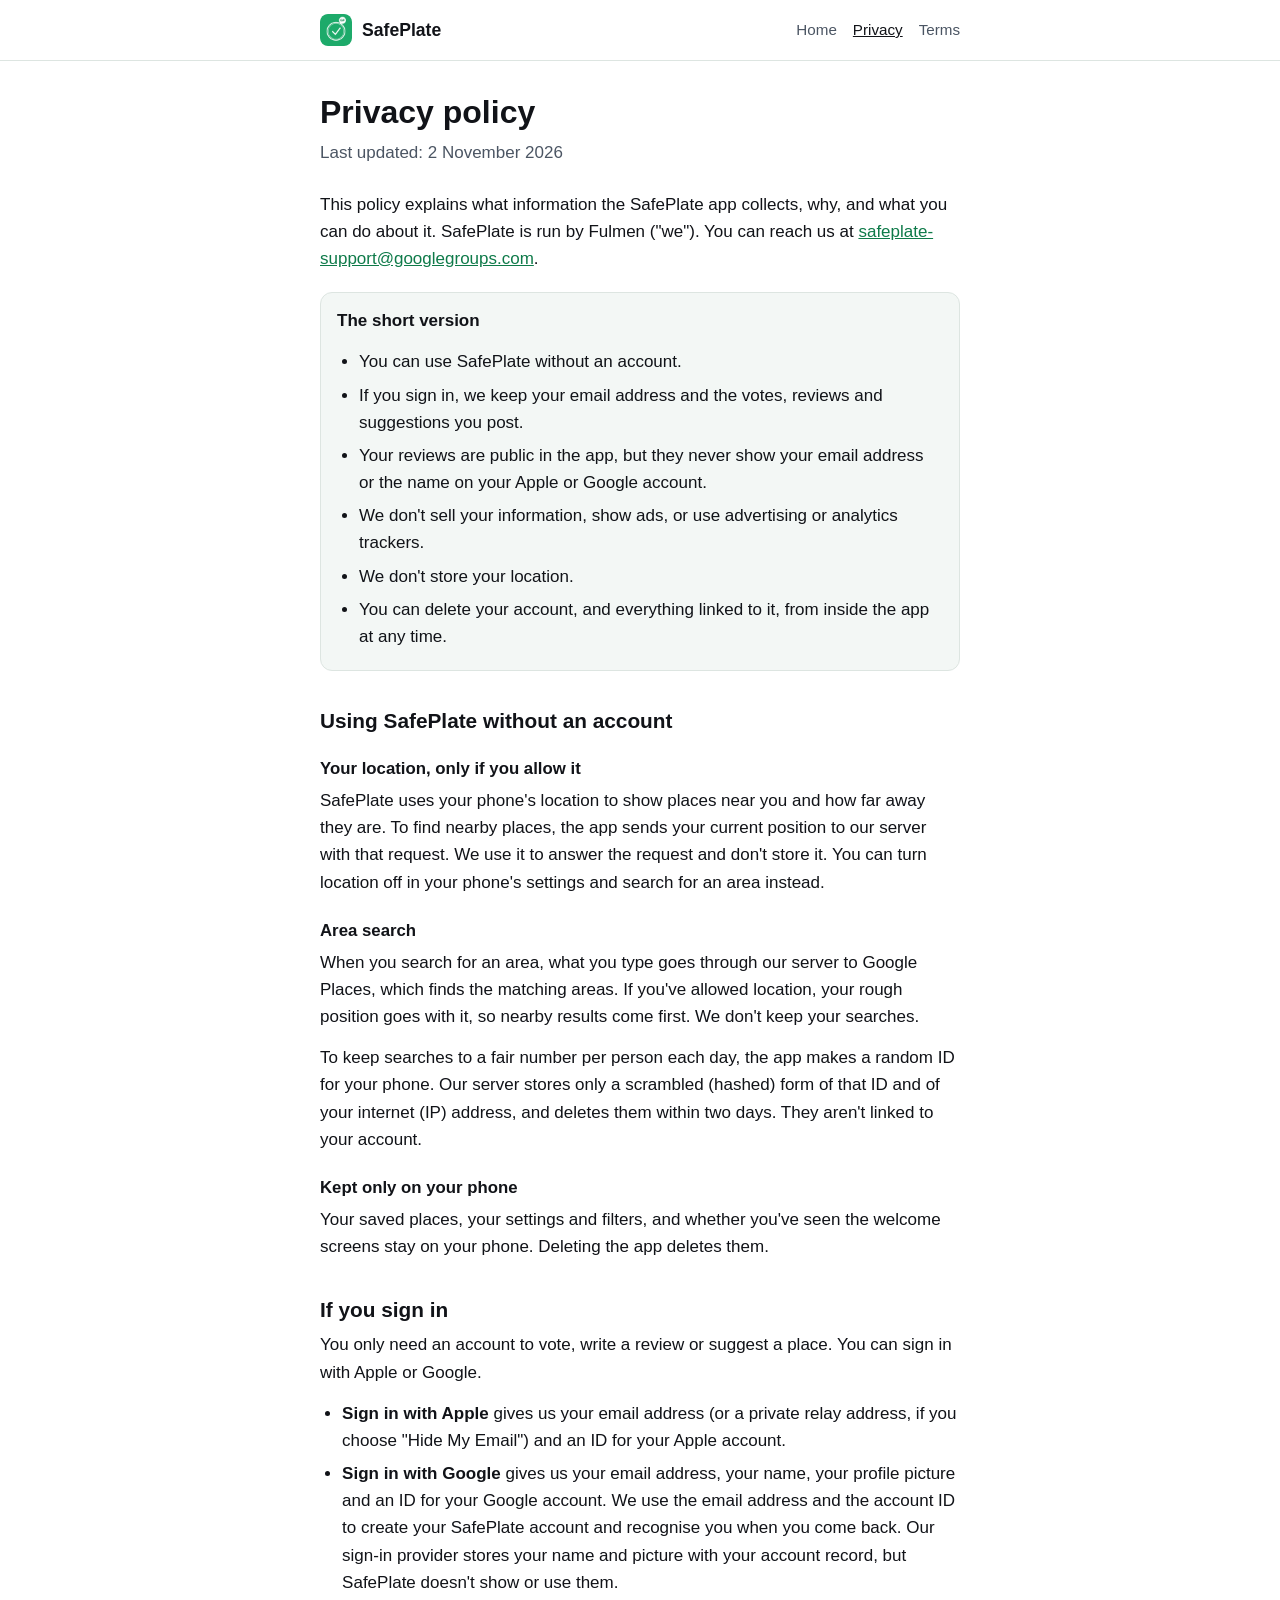
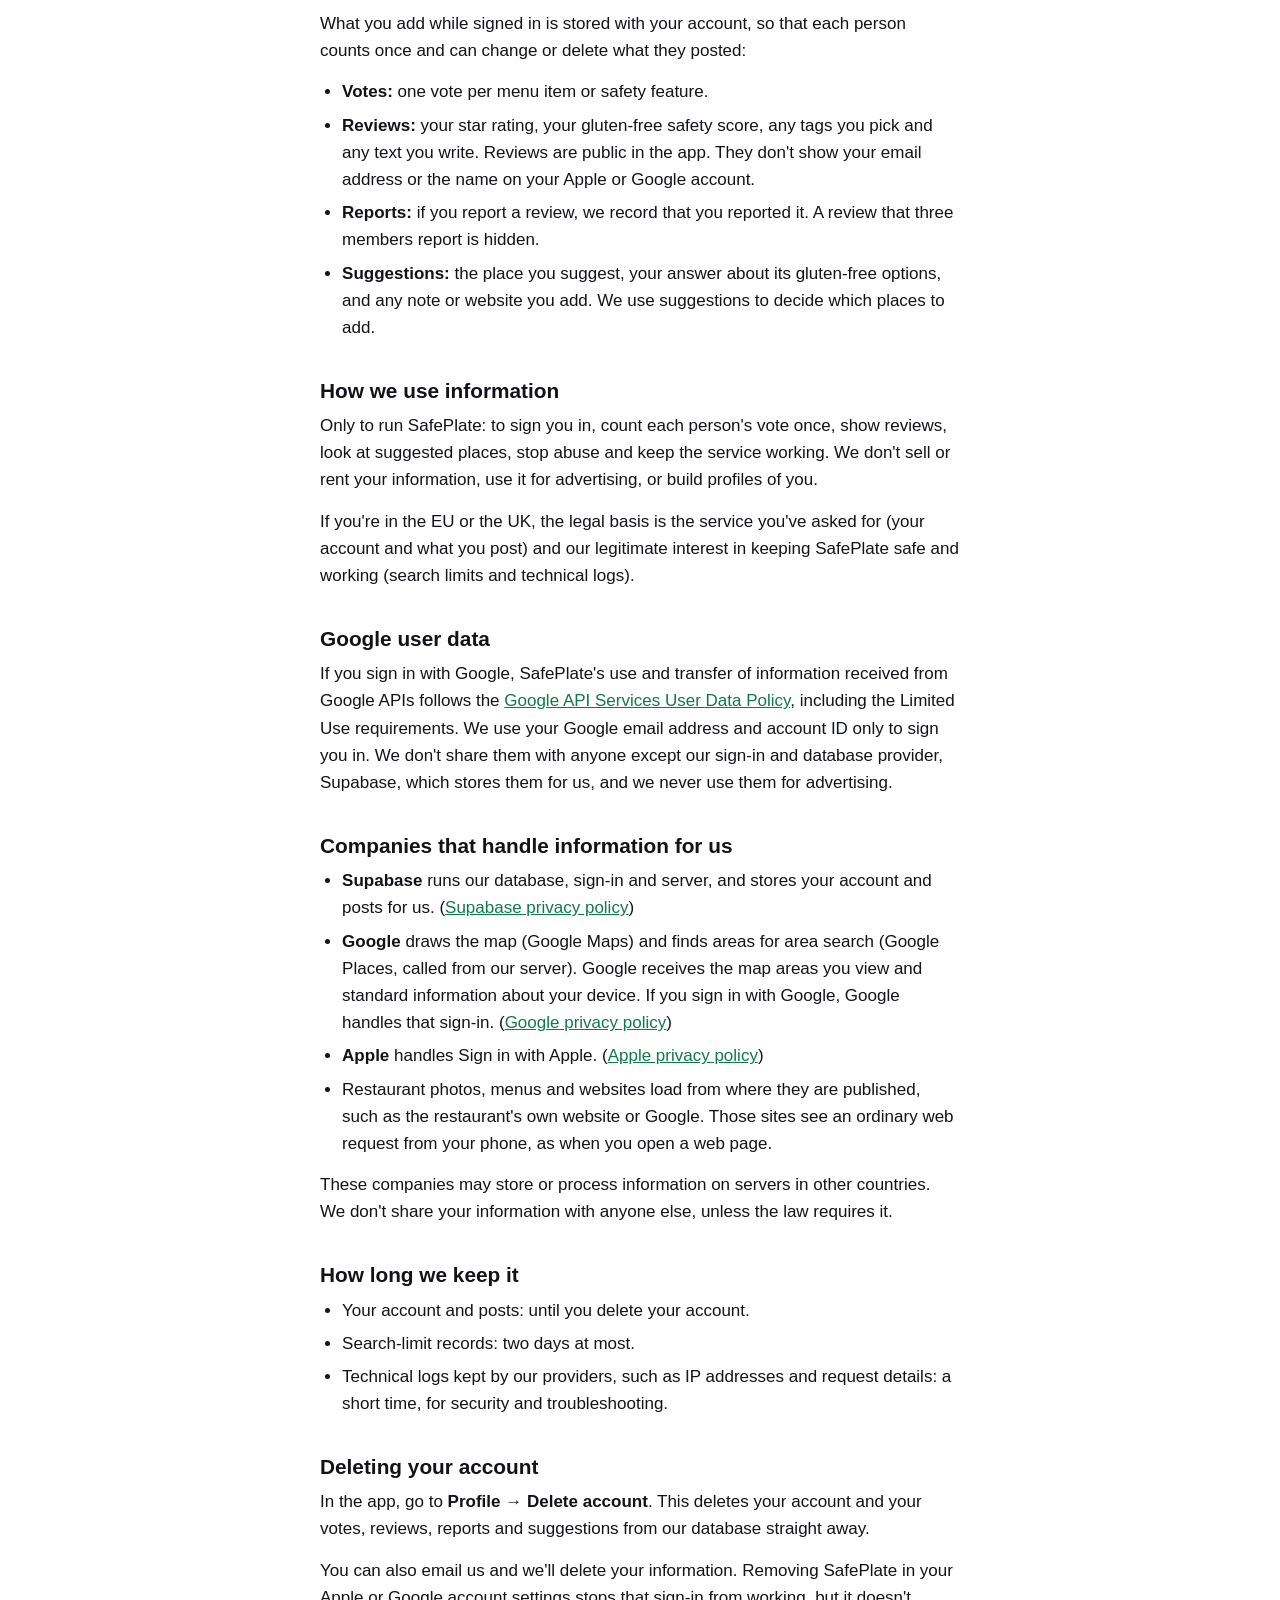
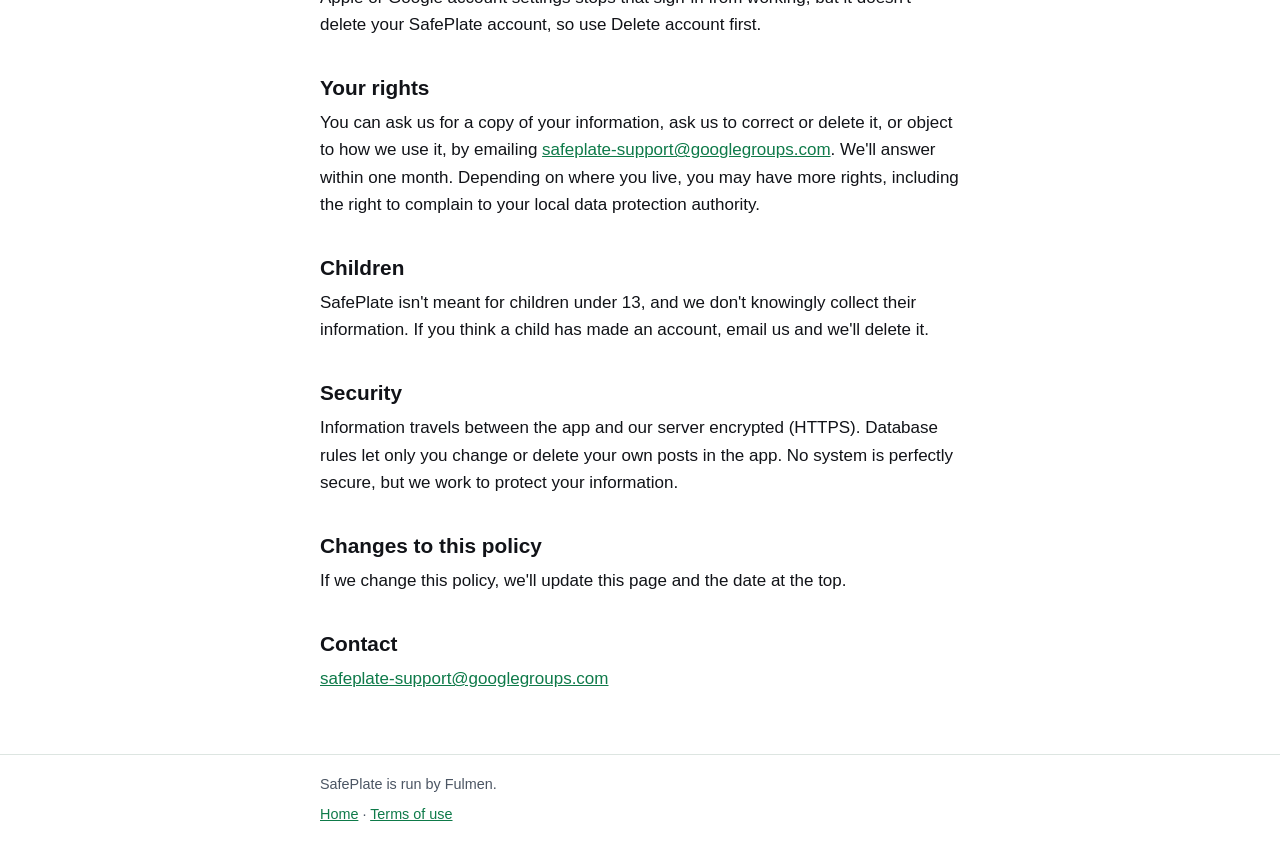
==== privacy.html @ 0b8d6779 "SafePlate web pages: home page, privacy policy and terms of use Google's sign-in can't leave Testing" ====
<!doctype html>
<html lang="en">
<head>
<meta charset="utf-8">
<meta name="viewport" content="width=device-width, initial-scale=1">
<title>Privacy policy: SafePlate</title>
<meta name="description" content="What information the SafePlate app collects, why, and what you can do about it.">
<link rel="icon" href="favicon-32.png" type="image/png">
<link rel="stylesheet" href="style.css">
</head>
<body>
<header>
  <div class="wrap">
    <a class="brand" href="index.html"><img src="icon-192.png" alt="">SafePlate</a>
    <nav>
      <a href="index.html">Home</a>
      <a href="privacy.html" aria-current="page">Privacy</a>
      <a href="terms.html">Terms</a>
    </nav>
  </div>
</header>
<main>
  <div class="wrap">
    <h1>Privacy policy</h1>
    <p class="updated">Last updated: 2 November 2026</p>

    <p>This policy explains what information the SafePlate app collects, why, and what you can do about it.
    SafePlate is run by Fulmen ("we"). You can reach us at
    <a href="mailto:safeplate-support@googlegroups.com">safeplate-support@googlegroups.com</a>.</p>

    <div class="card">
      <p><strong>The short version</strong></p>
      <ul>
        <li>You can use SafePlate without an account.</li>
        <li>If you sign in, we keep your email address and the votes, reviews and suggestions you post.</li>
        <li>Your reviews are public in the app, but they never show your email address or the name on your Apple
        or Google account.</li>
        <li>We don't sell your information, show ads, or use advertising or analytics trackers.</li>
        <li>We don't store your location.</li>
        <li>You can delete your account, and everything linked to it, from inside the app at any time.</li>
      </ul>
    </div>

    <h2>Using SafePlate without an account</h2>
    <h3>Your location, only if you allow it</h3>
    <p>SafePlate uses your phone's location to show places near you and how far away they are. To find nearby
    places, the app sends your current position to our server with that request. We use it to answer the
    request and don't store it. You can turn location off in your phone's settings and search for an area
    instead.</p>

    <h3>Area search</h3>
    <p>When you search for an area, what you type goes through our server to Google Places, which finds the
    matching areas. If you've allowed location, your rough position goes with it, so nearby results come first.
    We don't keep your searches.</p>
    <p>To keep searches to a fair number per person each day, the app makes a random ID for your phone. Our
    server stores only a scrambled (hashed) form of that ID and of your internet (IP) address, and deletes them
    within two days. They aren't linked to your account.</p>

    <h3>Kept only on your phone</h3>
    <p>Your saved places, your settings and filters, and whether you've seen the welcome screens stay on your
    phone. Deleting the app deletes them.</p>

    <h2>If you sign in</h2>
    <p>You only need an account to vote, write a review or suggest a place. You can sign in with Apple or
    Google.</p>
    <ul>
      <li><strong>Sign in with Apple</strong> gives us your email address (or a private relay address, if you
      choose "Hide My Email") and an ID for your Apple account.</li>
      <li><strong>Sign in with Google</strong> gives us your email address, your name, your profile picture and
      an ID for your Google account. We use the email address and the account ID to create your SafePlate account
      and recognise you when you come back. Our sign-in provider stores your name and picture with your account
      record, but SafePlate doesn't show or use them.</li>
    </ul>
    <p>What you add while signed in is stored with your account, so that each person counts once and can change
    or delete what they posted:</p>
    <ul>
      <li><strong>Votes:</strong> one vote per menu item or safety feature.</li>
      <li><strong>Reviews:</strong> your star rating, your gluten-free safety score, any tags you pick and any
      text you write. Reviews are public in the app. They don't show your email address or the name on your
      Apple or Google account.</li>
      <li><strong>Reports:</strong> if you report a review, we record that you reported it. A review that three
      members report is hidden.</li>
      <li><strong>Suggestions:</strong> the place you suggest, your answer about its gluten-free options, and any
      note or website you add. We use suggestions to decide which places to add.</li>
    </ul>

    <h2>How we use information</h2>
    <p>Only to run SafePlate: to sign you in, count each person's vote once, show reviews, look at suggested
    places, stop abuse and keep the service working. We don't sell or rent your information, use it for
    advertising, or build profiles of you.</p>
    <p>If you're in the EU or the UK, the legal basis is the service you've asked for (your account and what you
    post) and our legitimate interest in keeping SafePlate safe and working (search limits and technical
    logs).</p>

    <h2>Google user data</h2>
    <p>If you sign in with Google, SafePlate's use and transfer of information received from Google APIs follows
    the <a href="https://developers.google.com/terms/api-services-user-data-policy">Google API Services User Data
    Policy</a>, including the Limited Use requirements. We use your Google email address and account ID only to
    sign you in. We don't share them with anyone except our sign-in and database provider, Supabase, which stores
    them for us, and we never use them for advertising.</p>

    <h2>Companies that handle information for us</h2>
    <ul>
      <li><strong>Supabase</strong> runs our database, sign-in and server, and stores your account and posts for
      us. (<a href="https://supabase.com/privacy">Supabase privacy policy</a>)</li>
      <li><strong>Google</strong> draws the map (Google Maps) and finds areas for area search (Google Places,
      called from our server). Google receives the map areas you view and standard information about your device.
      If you sign in with Google, Google handles that sign-in.
      (<a href="https://policies.google.com/privacy">Google privacy policy</a>)</li>
      <li><strong>Apple</strong> handles Sign in with Apple.
      (<a href="https://www.apple.com/legal/privacy/">Apple privacy policy</a>)</li>
      <li>Restaurant photos, menus and websites load from where they are published, such as the restaurant's own
      website or Google. Those sites see an ordinary web request from your phone, as when you open a web
      page.</li>
    </ul>
    <p>These companies may store or process information on servers in other countries. We don't share your
    information with anyone else, unless the law requires it.</p>

    <h2>How long we keep it</h2>
    <ul>
      <li>Your account and posts: until you delete your account.</li>
      <li>Search-limit records: two days at most.</li>
      <li>Technical logs kept by our providers, such as IP addresses and request details: a short time, for
      security and troubleshooting.</li>
    </ul>

    <h2>Deleting your account</h2>
    <p>In the app, go to <strong>Profile &rarr; Delete account</strong>. This deletes your account and your votes,
    reviews, reports and suggestions from our database straight away.</p>
    <p>You can also email us and we'll delete your information. Removing SafePlate in your Apple or Google account
    settings stops that sign-in from working, but it doesn't delete your SafePlate account, so use Delete account
    first.</p>

    <h2>Your rights</h2>
    <p>You can ask us for a copy of your information, ask us to correct or delete it, or object to how we use it,
    by emailing <a href="mailto:safeplate-support@googlegroups.com">safeplate-support@googlegroups.com</a>. We'll
    answer within one month. Depending on where you live, you may have more rights, including the right to
    complain to your local data protection authority.</p>

    <h2>Children</h2>
    <p>SafePlate isn't meant for children under 13, and we don't knowingly collect their information. If you
    think a child has made an account, email us and we'll delete it.</p>

    <h2>Security</h2>
    <p>Information travels between the app and our server encrypted (HTTPS). Database rules let only you change
    or delete your own posts in the app. No system is perfectly secure, but we work to protect your
    information.</p>

    <h2>Changes to this policy</h2>
    <p>If we change this policy, we'll update this page and the date at the top.</p>

    <h2>Contact</h2>
    <p><a href="mailto:safeplate-support@googlegroups.com">safeplate-support@googlegroups.com</a></p>
  </div>
</main>
<footer>
  <div class="wrap">
    <p>SafePlate is run by Fulmen.</p>
    <p><a href="index.html">Home</a> &middot; <a href="terms.html">Terms of use</a></p>
  </div>
</footer>
</body>
</html>
---- style.css ----
:root {
  --bg: #ffffff;
  --surface: #f3f7f5;
  --text: #111318;
  --muted: #4b5563;
  --line: #dde5e1;
  --green: #0e7a49;
  --link: #0e7a49;
  --note-bg: #fff7e6;
  --note-line: #f0c36a;
  color-scheme: light dark;
}
@media (prefers-color-scheme: dark) {
  :root {
    --bg: #0f1412;
    --surface: #18201c;
    --text: #e8ecea;
    --muted: #a7b1ac;
    --line: #2a3530;
    --link: #4cc98f;
    --note-bg: #2a2416;
    --note-line: #8a6a24;
  }
}
* { box-sizing: border-box; }
html { -webkit-text-size-adjust: 100%; }
body {
  margin: 0;
  background: var(--bg);
  color: var(--text);
  font: 17px/1.6 -apple-system, BlinkMacSystemFont, "Segoe UI", Roboto, Helvetica, Arial, sans-serif;
}
.wrap { max-width: 42rem; margin: 0 auto; padding: 0 16px; }
header { border-bottom: 1px solid var(--line); }
header .wrap { display: flex; align-items: center; justify-content: space-between; gap: 12px; padding-top: 14px; padding-bottom: 14px; flex-wrap: wrap; }
.brand { display: flex; align-items: center; gap: 10px; color: var(--text); text-decoration: none; font-weight: 700; font-size: 1.1rem; }
.brand img { width: 32px; height: 32px; border-radius: 8px; }
nav { display: flex; gap: 16px; font-size: 0.95rem; }
nav a { color: var(--muted); text-decoration: none; }
nav a:hover, nav a[aria-current="page"] { color: var(--text); text-decoration: underline; }
main { padding: 32px 0 48px; }
h1 { font-size: 2rem; line-height: 1.2; margin: 0 0 8px; }
h2 { font-size: 1.3rem; line-height: 1.3; margin: 36px 0 8px; }
h3 { font-size: 1.05rem; margin: 22px 0 4px; }
p, ul { margin: 0 0 14px; }
ul { padding-left: 1.3em; }
li { margin-bottom: 6px; }
a { color: var(--link); }
.updated { color: var(--muted); margin-bottom: 24px; }
.hero { text-align: center; padding: 16px 0 8px; }
.hero img { width: 96px; height: 96px; border-radius: 22px; }
.hero h1 { font-size: 2.4rem; margin-top: 12px; }
.tagline { font-size: 1.2rem; color: var(--muted); max-width: 30rem; margin: 0 auto 10px; }
.soon { display: inline-block; background: var(--surface); border: 1px solid var(--line); border-radius: 999px; padding: 4px 14px; font-size: 0.95rem; }
.note { background: var(--note-bg); border: 1px solid var(--note-line); border-radius: 12px; padding: 14px 16px; margin: 24px 0; }
.note p:last-child { margin-bottom: 0; }
.card { background: var(--surface); border: 1px solid var(--line); border-radius: 12px; padding: 14px 16px; margin: 20px 0; }
.card ul { margin-bottom: 0; }
footer { border-top: 1px solid var(--line); color: var(--muted); font-size: 0.9rem; }
footer .wrap { padding-top: 18px; padding-bottom: 28px; }
footer p { margin: 0 0 6px; }
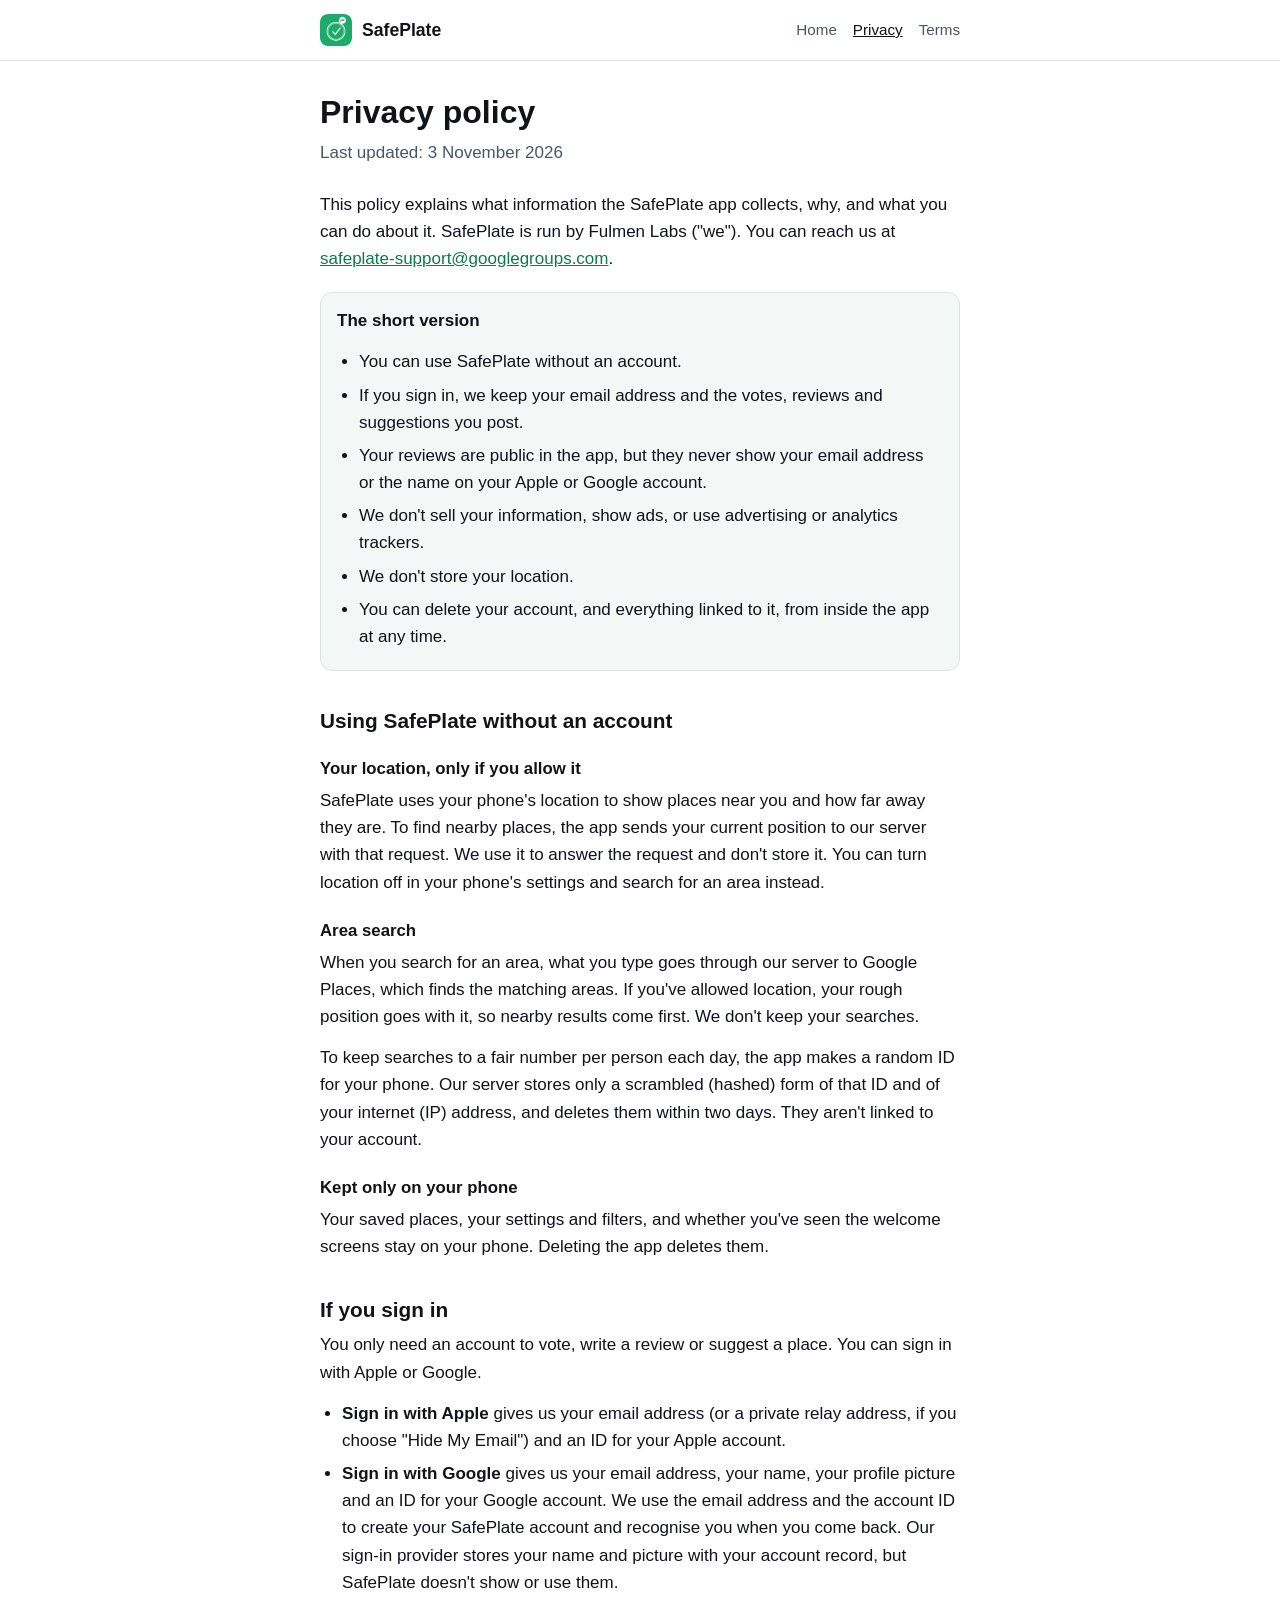
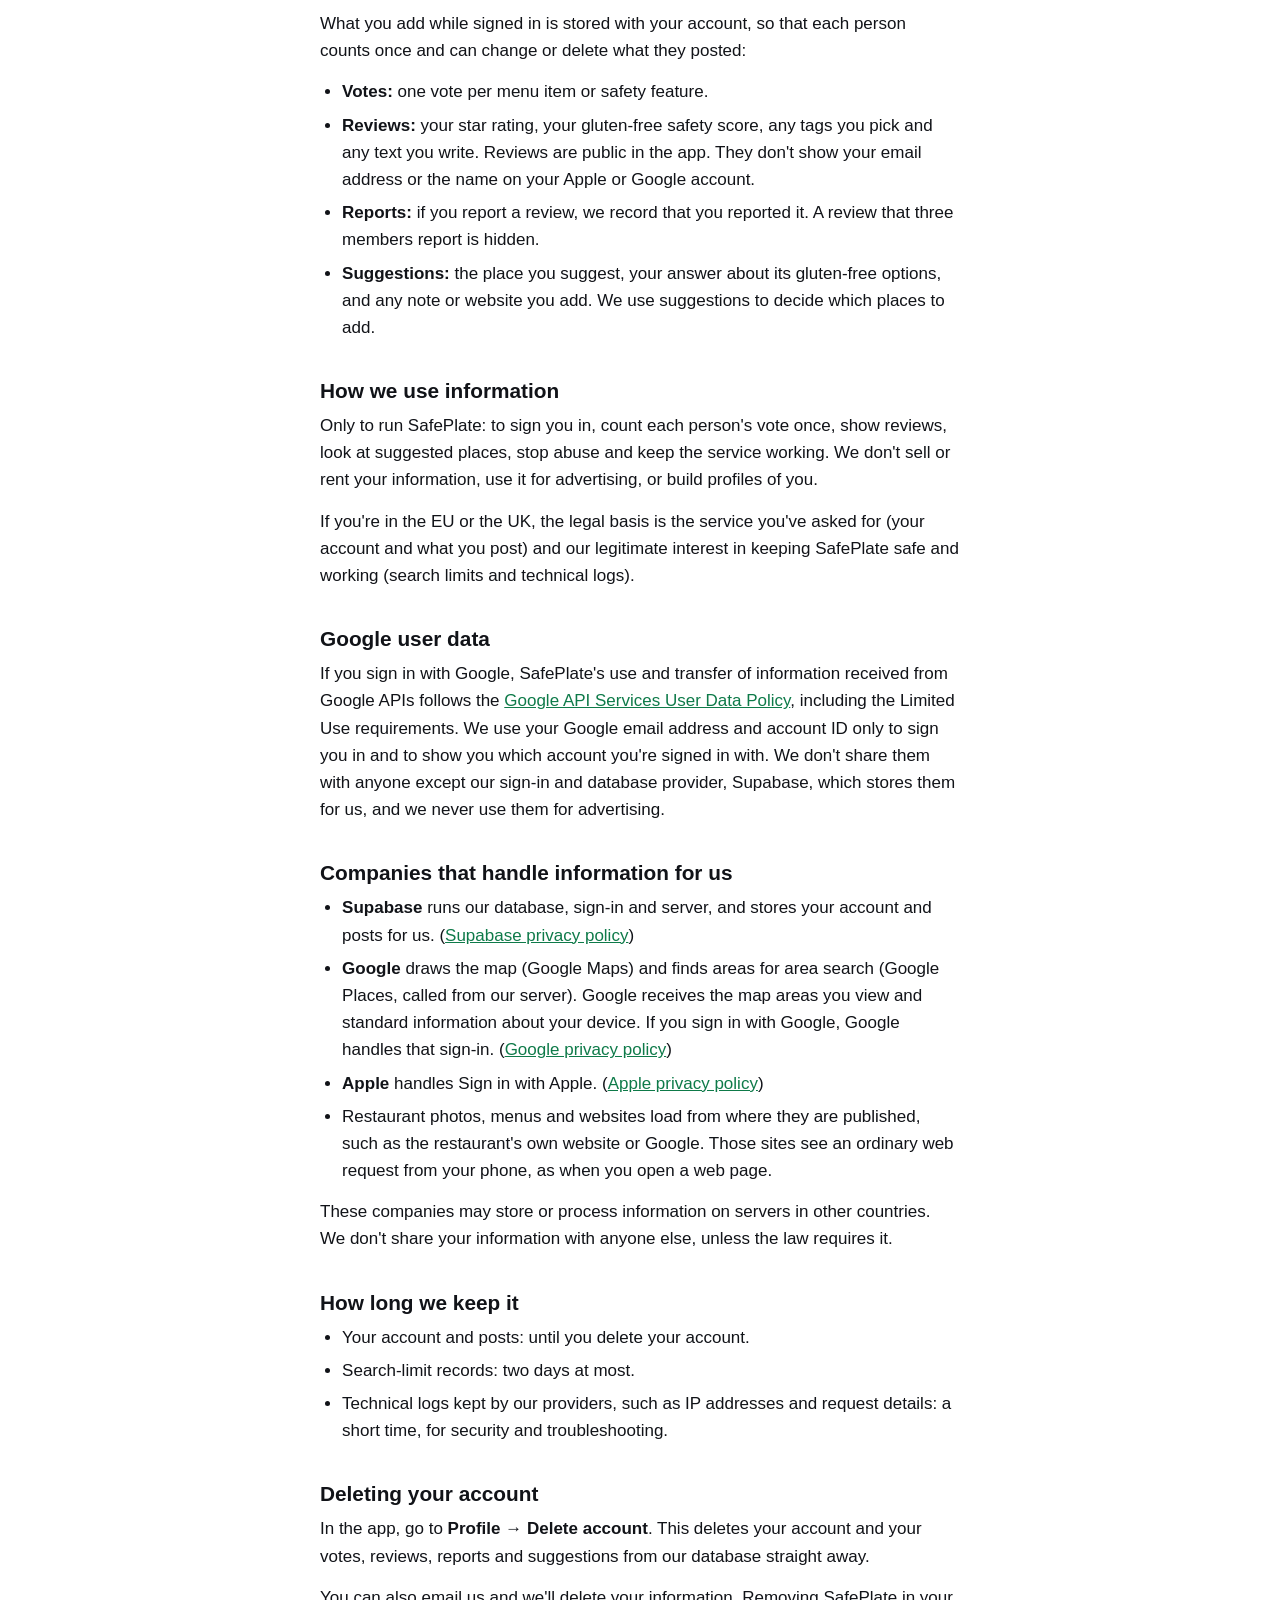
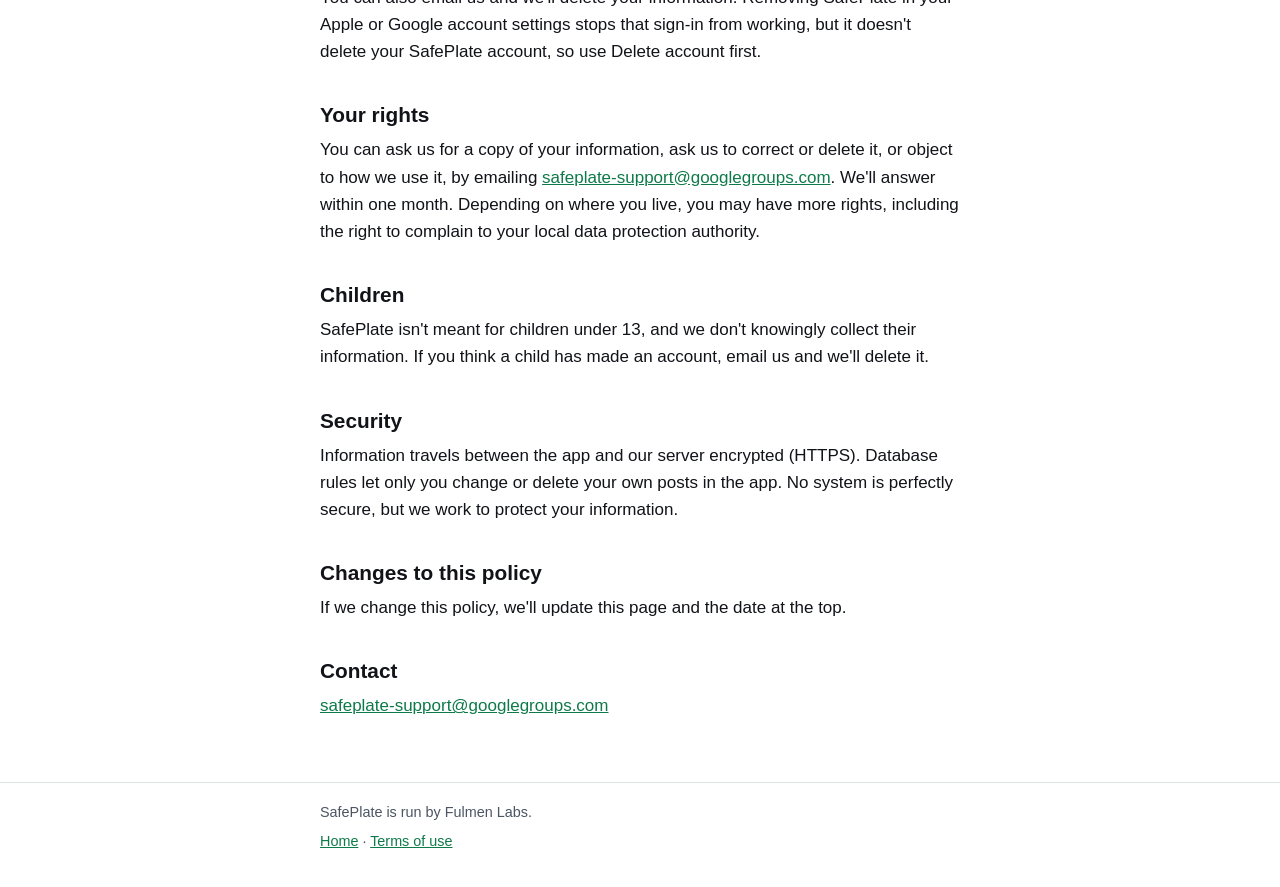
==== commit 4761c9d6: "Say "Fulmen Labs", as the app does; the privacy policy says the Profile screen shows your email Both" ====
--- a/privacy.html
+++ b/privacy.html
@@ -22,10 +22,10 @@
 <main>
   <div class="wrap">
     <h1>Privacy policy</h1>
-    <p class="updated">Last updated: 2 November 2026</p>
+    <p class="updated">Last updated: 3 November 2026</p>
 
     <p>This policy explains what information the SafePlate app collects, why, and what you can do about it.
-    SafePlate is run by Fulmen ("we"). You can reach us at
+    SafePlate is run by Fulmen Labs ("we"). You can reach us at
     <a href="mailto:safeplate-support@googlegroups.com">safeplate-support@googlegroups.com</a>.</p>
 
     <div class="card">
@@ -96,7 +96,7 @@
     <p>If you sign in with Google, SafePlate's use and transfer of information received from Google APIs follows
     the <a href="https://developers.google.com/terms/api-services-user-data-policy">Google API Services User Data
     Policy</a>, including the Limited Use requirements. We use your Google email address and account ID only to
-    sign you in. We don't share them with anyone except our sign-in and database provider, Supabase, which stores
+    sign you in and to show you which account you're signed in with. We don't share them with anyone except our sign-in and database provider, Supabase, which stores
     them for us, and we never use them for advertising.</p>
 
     <h2>Companies that handle information for us</h2>
@@ -155,7 +155,7 @@
 </main>
 <footer>
   <div class="wrap">
-    <p>SafePlate is run by Fulmen.</p>
+    <p>SafePlate is run by Fulmen Labs.</p>
     <p><a href="index.html">Home</a> &middot; <a href="terms.html">Terms of use</a></p>
   </div>
 </footer>
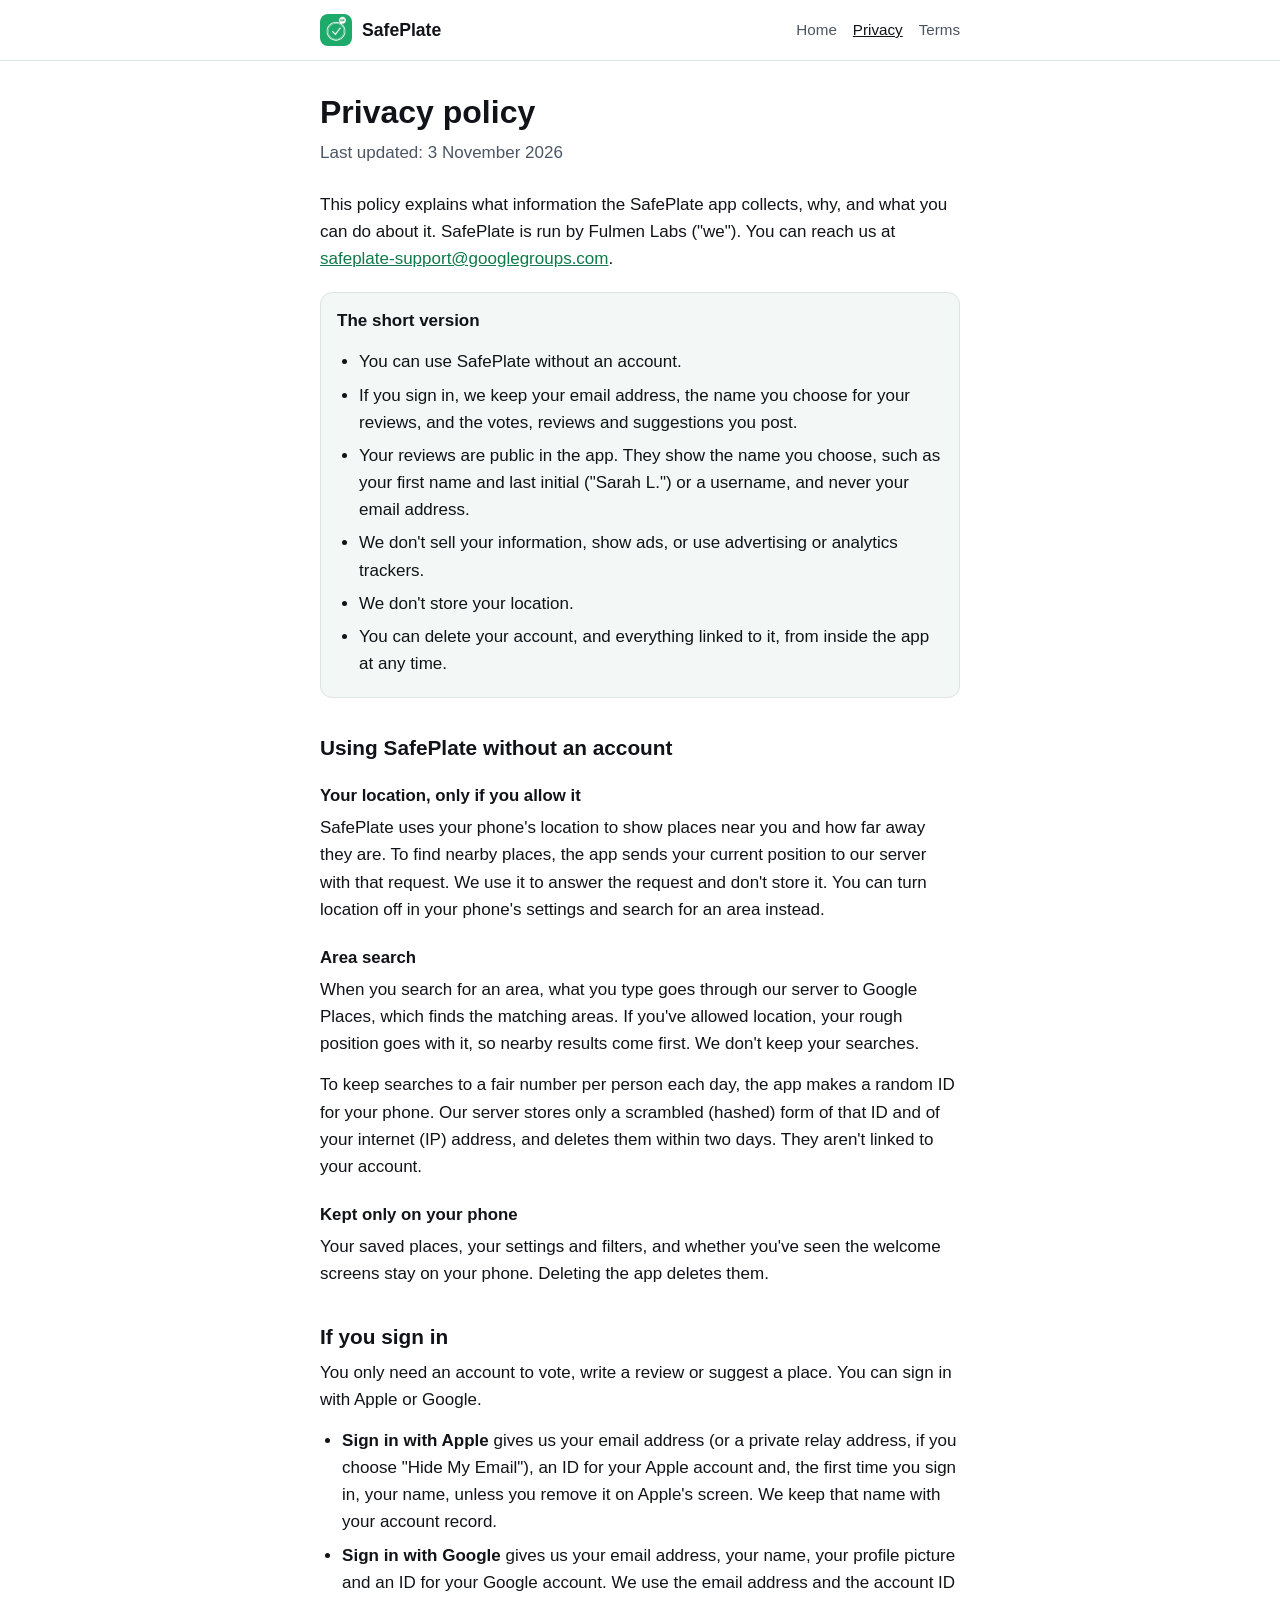
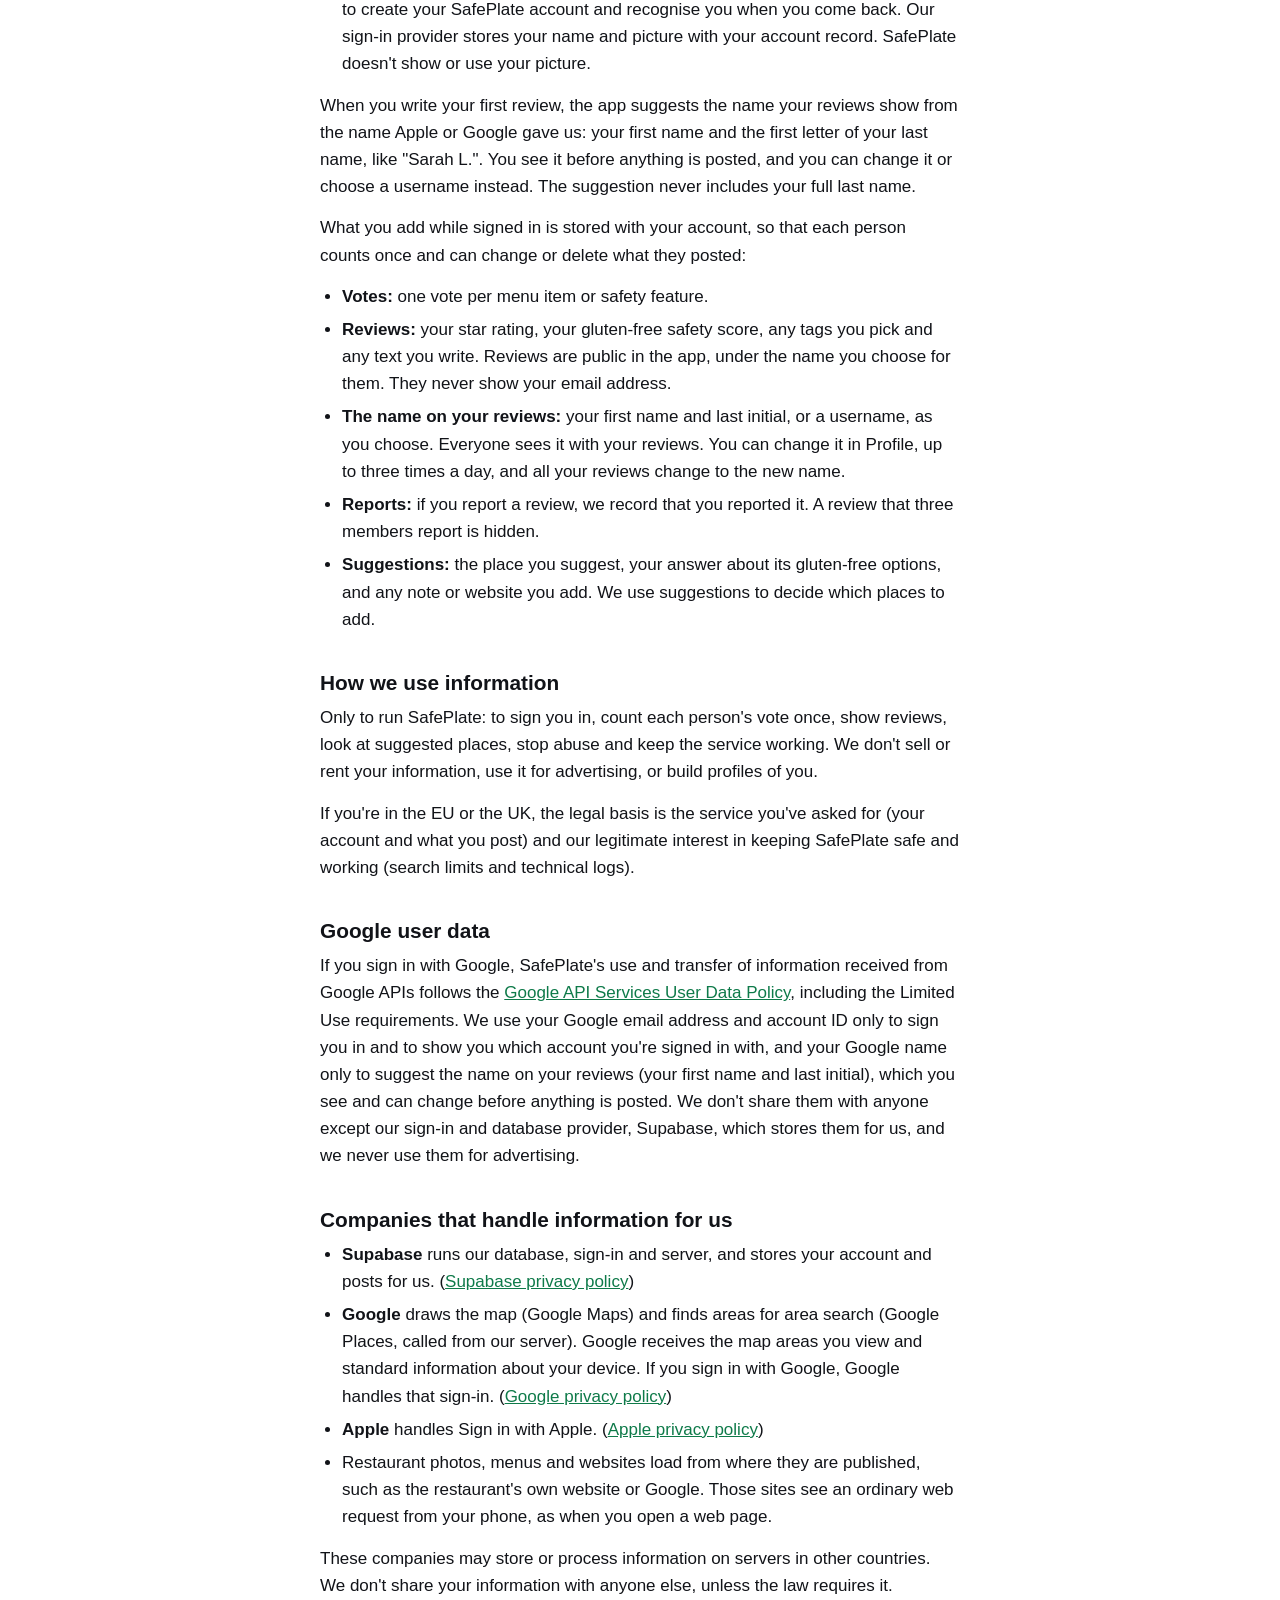
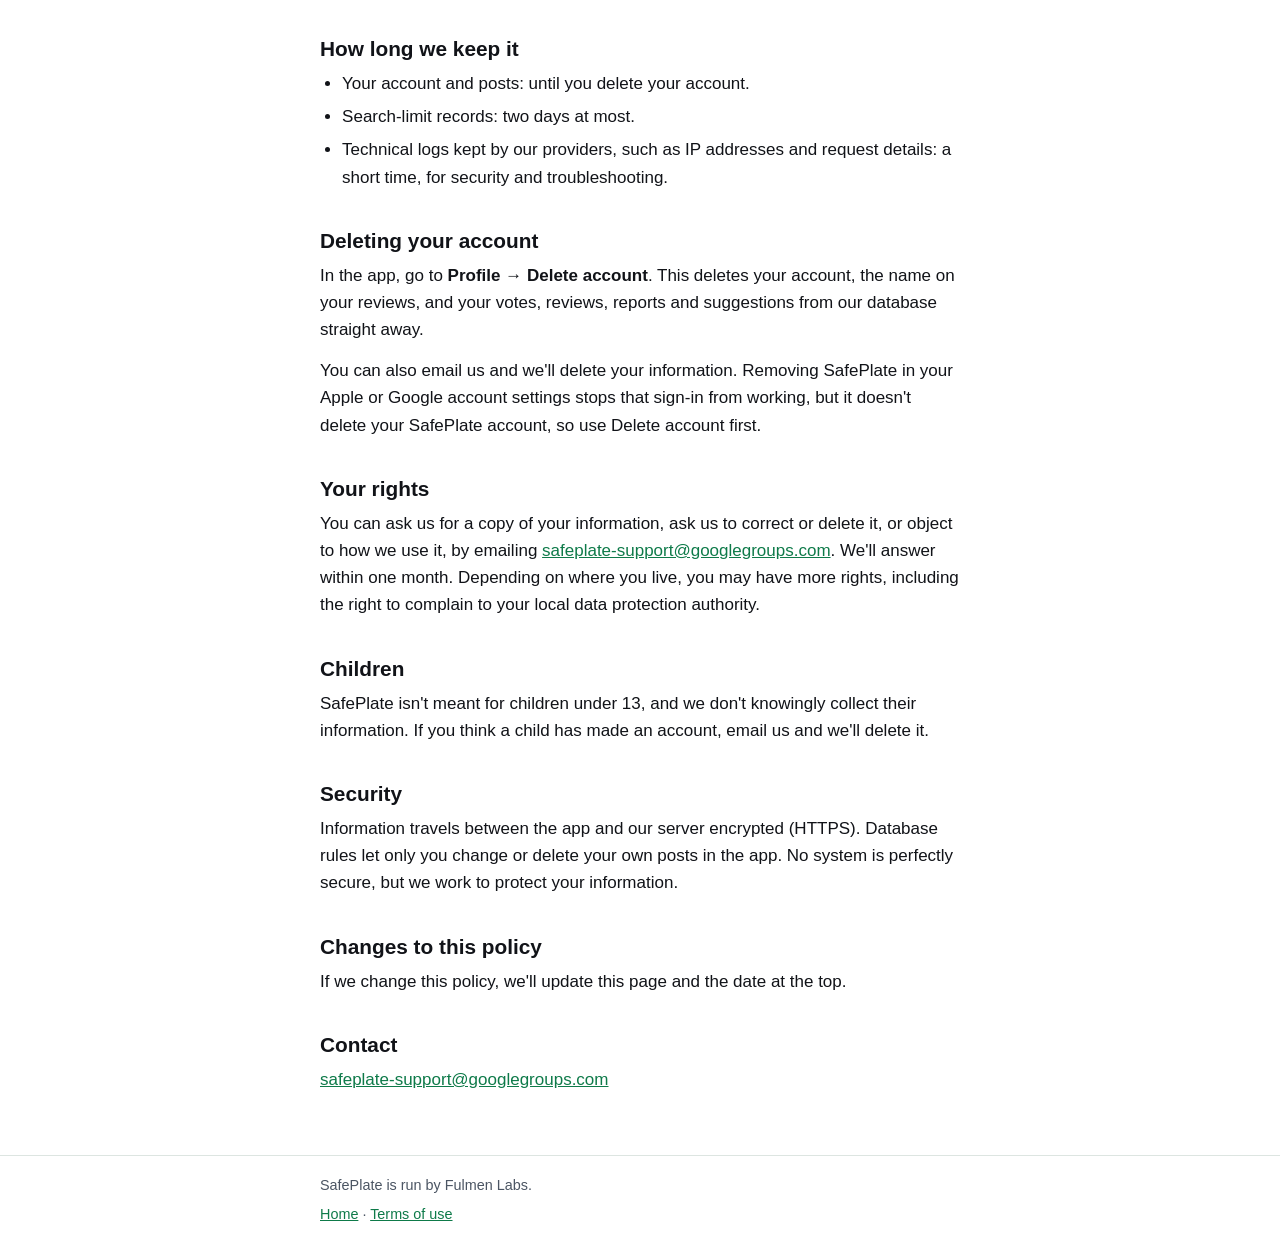
==== commit 2f29a2f5: "Reviews show the name the member picks: privacy policy and terms The first name and last initial, su" ====
--- a/privacy.html
+++ b/privacy.html
@@ -32,9 +32,10 @@
       <p><strong>The short version</strong></p>
       <ul>
         <li>You can use SafePlate without an account.</li>
-        <li>If you sign in, we keep your email address and the votes, reviews and suggestions you post.</li>
-        <li>Your reviews are public in the app, but they never show your email address or the name on your Apple
-        or Google account.</li>
+        <li>If you sign in, we keep your email address, the name you choose for your reviews, and the votes,
+        reviews and suggestions you post.</li>
+        <li>Your reviews are public in the app. They show the name you choose, such as your first name and last
+        initial ("Sarah L.") or a username, and never your email address.</li>
         <li>We don't sell your information, show ads, or use advertising or analytics trackers.</li>
         <li>We don't store your location.</li>
         <li>You can delete your account, and everything linked to it, from inside the app at any time.</li>
@@ -65,19 +66,27 @@
     Google.</p>
     <ul>
       <li><strong>Sign in with Apple</strong> gives us your email address (or a private relay address, if you
-      choose "Hide My Email") and an ID for your Apple account.</li>
+      choose "Hide My Email"), an ID for your Apple account and, the first time you sign in, your name, unless you
+      remove it on Apple's screen. We keep that name with your account record.</li>
       <li><strong>Sign in with Google</strong> gives us your email address, your name, your profile picture and
       an ID for your Google account. We use the email address and the account ID to create your SafePlate account
       and recognise you when you come back. Our sign-in provider stores your name and picture with your account
-      record, but SafePlate doesn't show or use them.</li>
+      record. SafePlate doesn't show or use your picture.</li>
     </ul>
+    <p>When you write your first review, the app suggests the name your reviews show from the name Apple or
+    Google gave us: your first name and the first letter of your last name, like "Sarah L.". You see it before
+    anything is posted, and you can change it or choose a username instead. The suggestion never includes your
+    full last name.</p>
     <p>What you add while signed in is stored with your account, so that each person counts once and can change
     or delete what they posted:</p>
     <ul>
       <li><strong>Votes:</strong> one vote per menu item or safety feature.</li>
       <li><strong>Reviews:</strong> your star rating, your gluten-free safety score, any tags you pick and any
-      text you write. Reviews are public in the app. They don't show your email address or the name on your
-      Apple or Google account.</li>
+      text you write. Reviews are public in the app, under the name you choose for them. They never show your
+      email address.</li>
+      <li><strong>The name on your reviews:</strong> your first name and last initial, or a username, as you
+      choose. Everyone sees it with your reviews. You can change it in Profile, up to three times a day, and all
+      your reviews change to the new name.</li>
       <li><strong>Reports:</strong> if you report a review, we record that you reported it. A review that three
       members report is hidden.</li>
       <li><strong>Suggestions:</strong> the place you suggest, your answer about its gluten-free options, and any
@@ -96,7 +105,9 @@
     <p>If you sign in with Google, SafePlate's use and transfer of information received from Google APIs follows
     the <a href="https://developers.google.com/terms/api-services-user-data-policy">Google API Services User Data
     Policy</a>, including the Limited Use requirements. We use your Google email address and account ID only to
-    sign you in and to show you which account you're signed in with. We don't share them with anyone except our sign-in and database provider, Supabase, which stores
+    sign you in and to show you which account you're signed in with, and your Google name only to suggest the
+    name on your reviews (your first name and last initial), which you see and can change before anything is
+    posted. We don't share them with anyone except our sign-in and database provider, Supabase, which stores
     them for us, and we never use them for advertising.</p>
 
     <h2>Companies that handle information for us</h2>
@@ -125,8 +136,8 @@
     </ul>
 
     <h2>Deleting your account</h2>
-    <p>In the app, go to <strong>Profile &rarr; Delete account</strong>. This deletes your account and your votes,
-    reviews, reports and suggestions from our database straight away.</p>
+    <p>In the app, go to <strong>Profile &rarr; Delete account</strong>. This deletes your account, the name on your
+    reviews, and your votes, reviews, reports and suggestions from our database straight away.</p>
     <p>You can also email us and we'll delete your information. Removing SafePlate in your Apple or Google account
     settings stops that sign-in from working, but it doesn't delete your SafePlate account, so use Delete account
     first.</p>
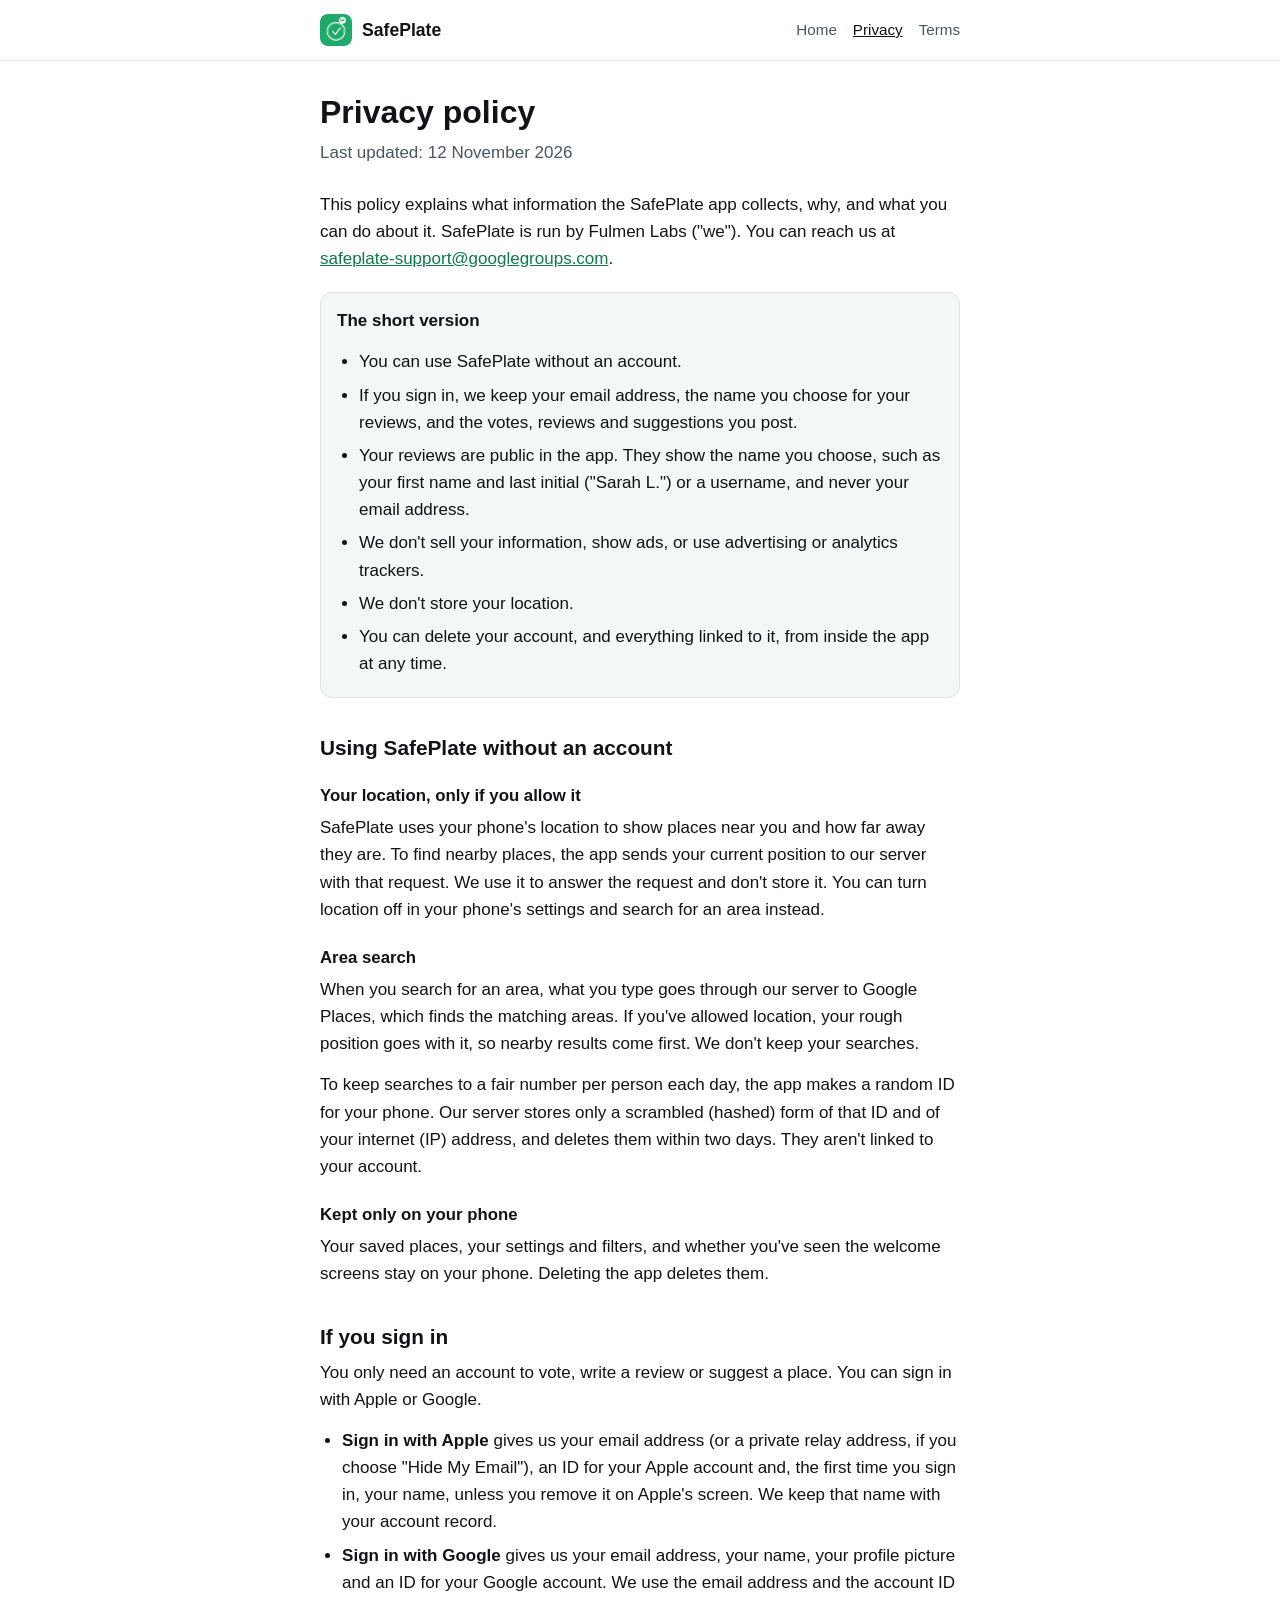
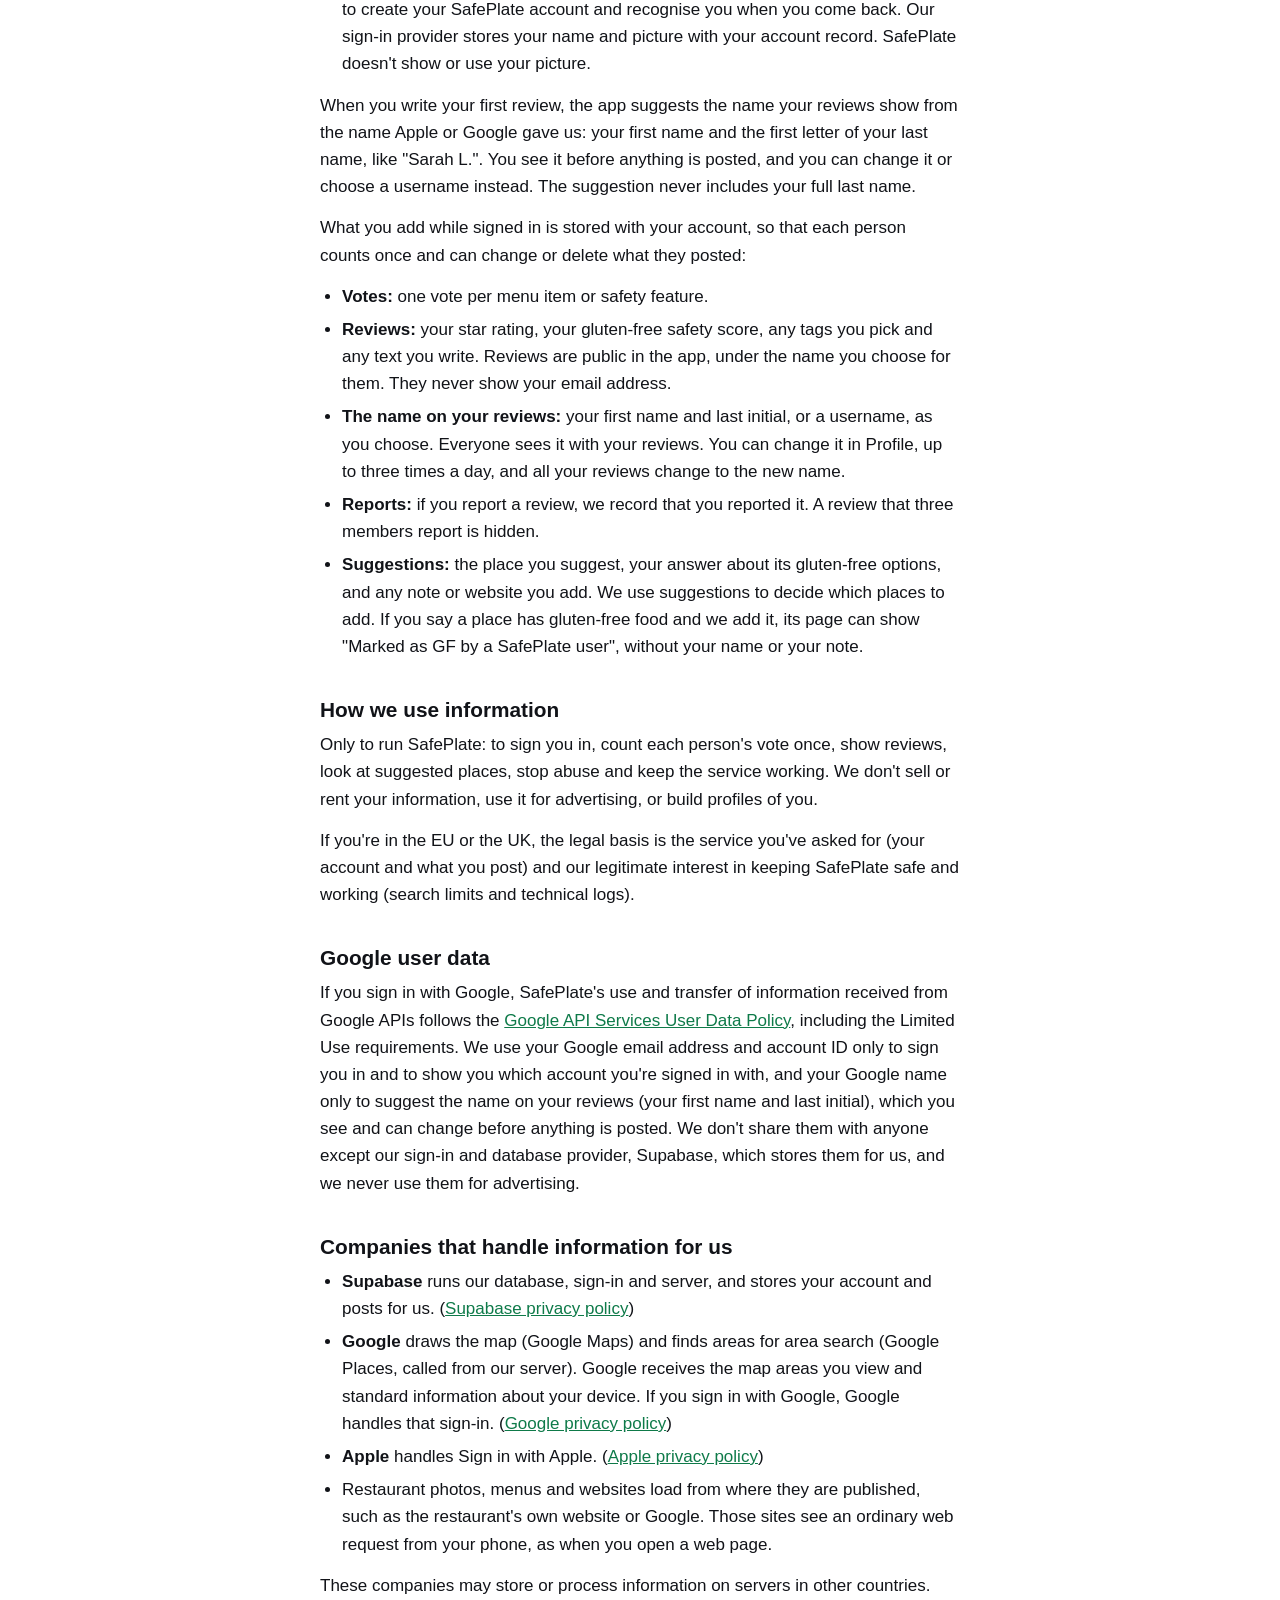
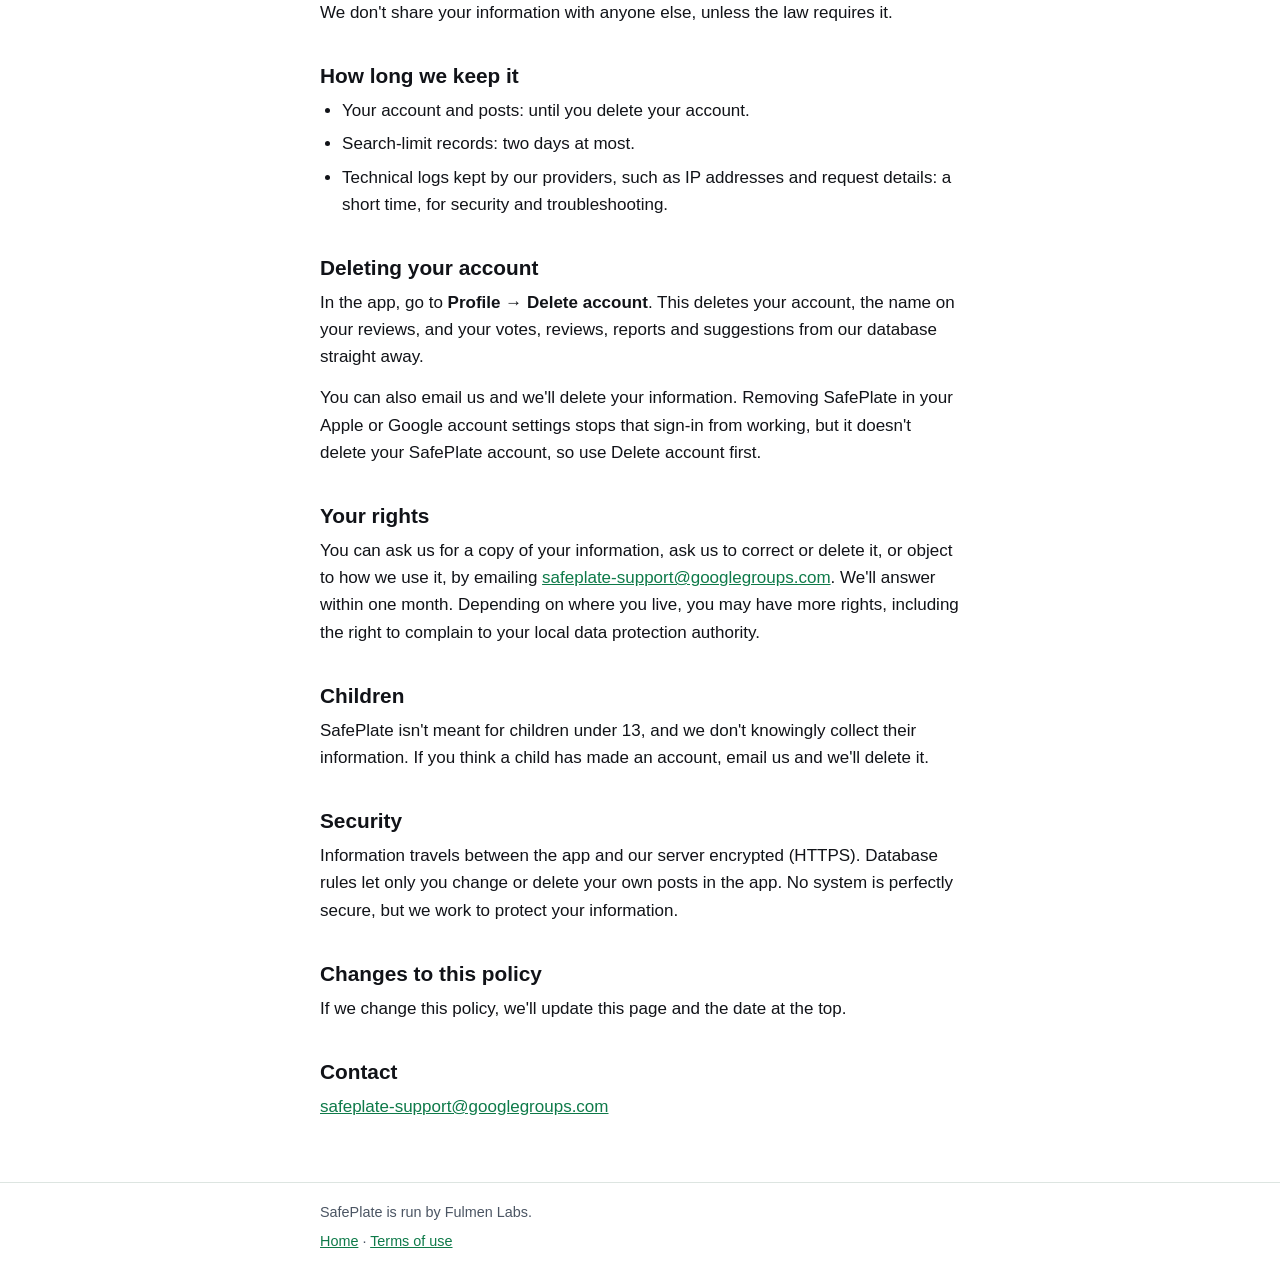
==== commit 290704f7: "Privacy policy: a place added from suggestions can show "Marked as GF by a SafePlate user" The line " ====
--- a/privacy.html
+++ b/privacy.html
@@ -22,7 +22,7 @@
 <main>
   <div class="wrap">
     <h1>Privacy policy</h1>
-    <p class="updated">Last updated: 3 November 2026</p>
+    <p class="updated">Last updated: 12 November 2026</p>
 
     <p>This policy explains what information the SafePlate app collects, why, and what you can do about it.
     SafePlate is run by Fulmen Labs ("we"). You can reach us at
@@ -90,7 +90,9 @@
       <li><strong>Reports:</strong> if you report a review, we record that you reported it. A review that three
       members report is hidden.</li>
       <li><strong>Suggestions:</strong> the place you suggest, your answer about its gluten-free options, and any
-      note or website you add. We use suggestions to decide which places to add.</li>
+      note or website you add. We use suggestions to decide which places to add. If you say a place has gluten-free
+      food and we add it, its page can show "Marked as GF by a SafePlate user", without your name or your
+      note.</li>
     </ul>
 
     <h2>How we use information</h2>
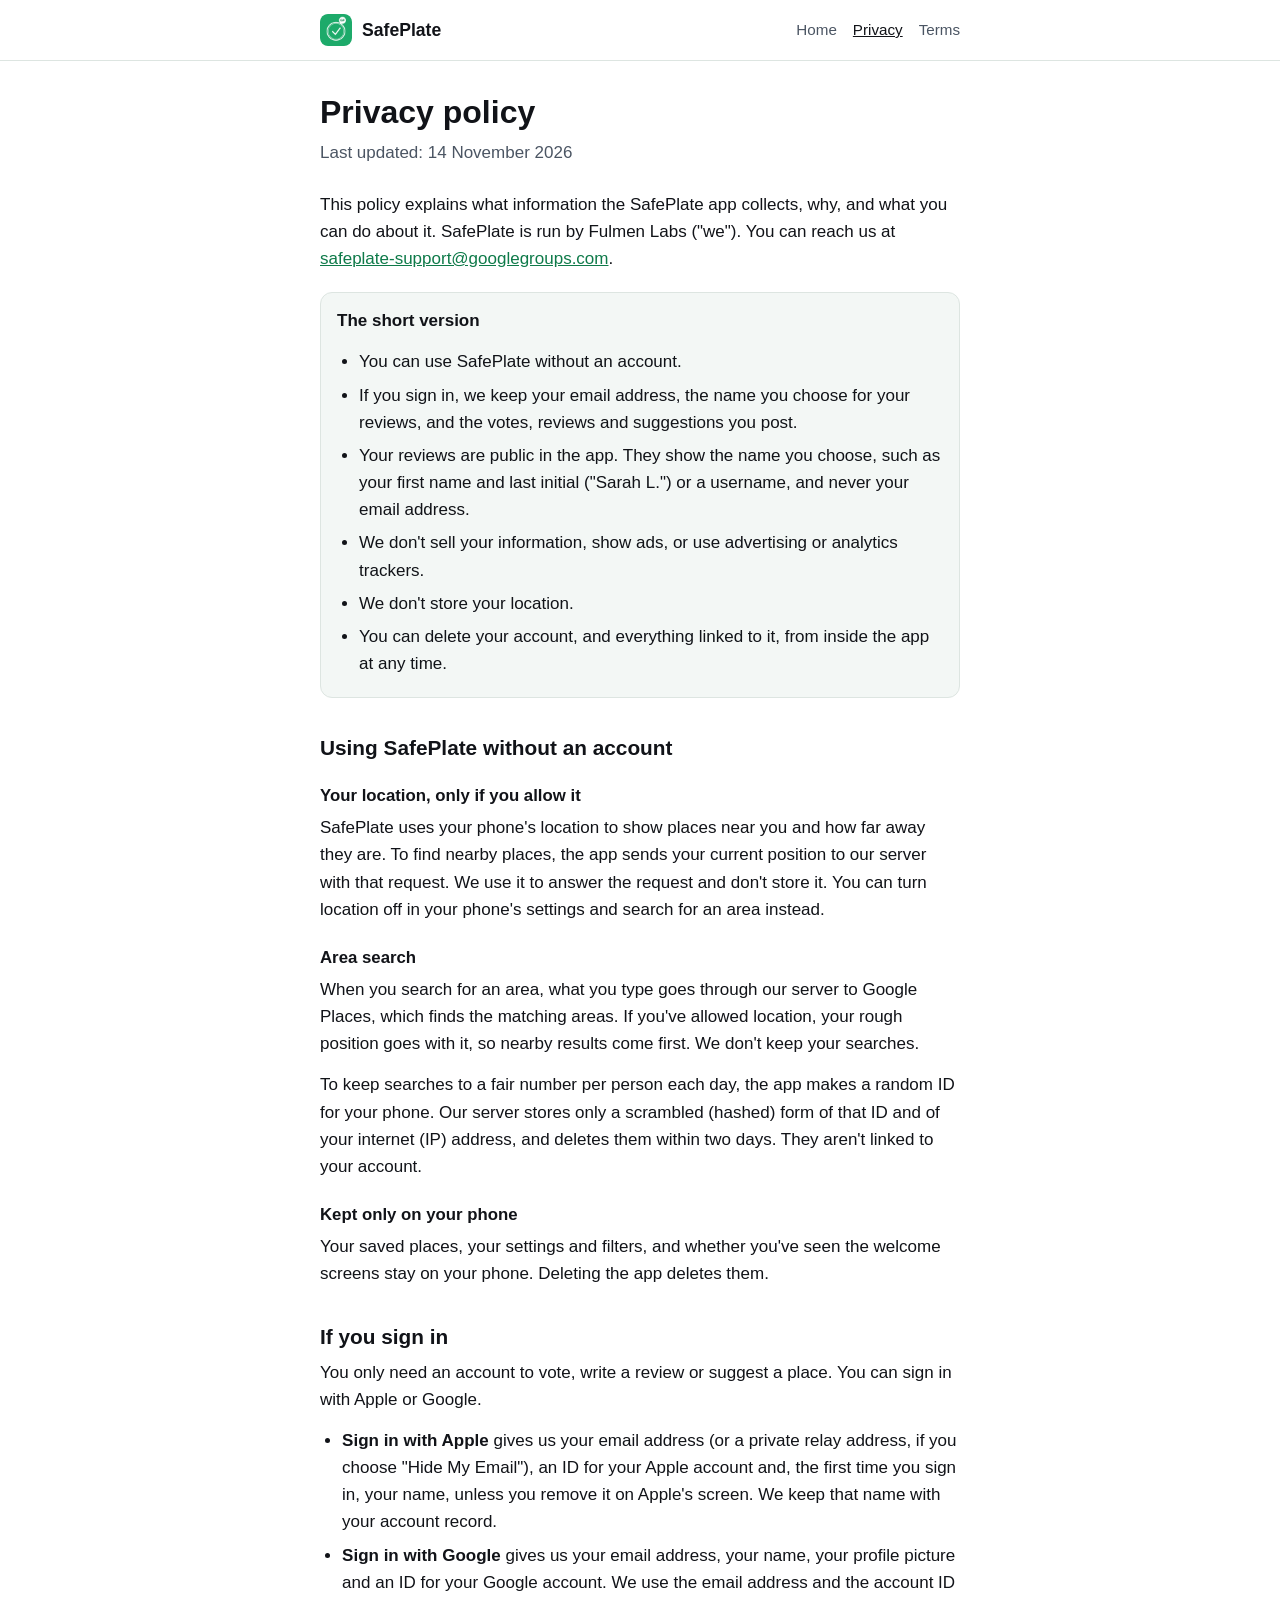
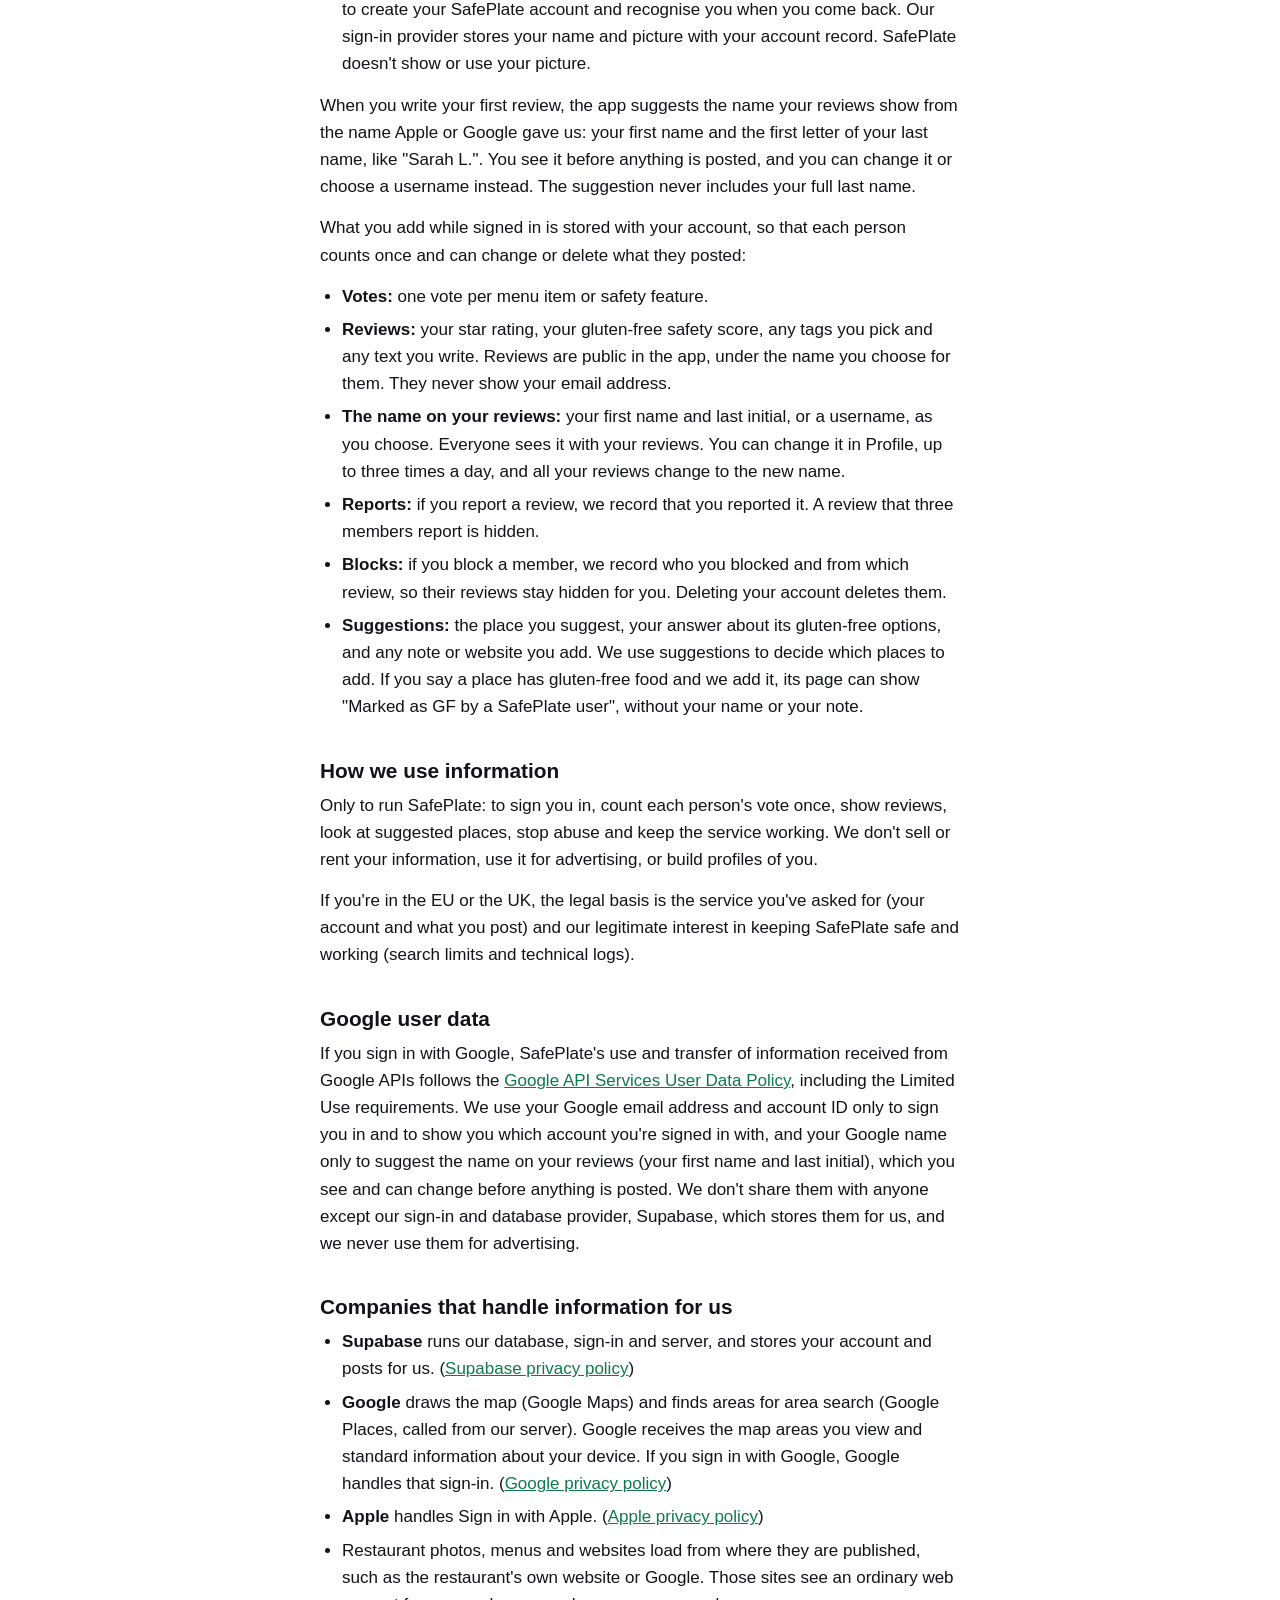
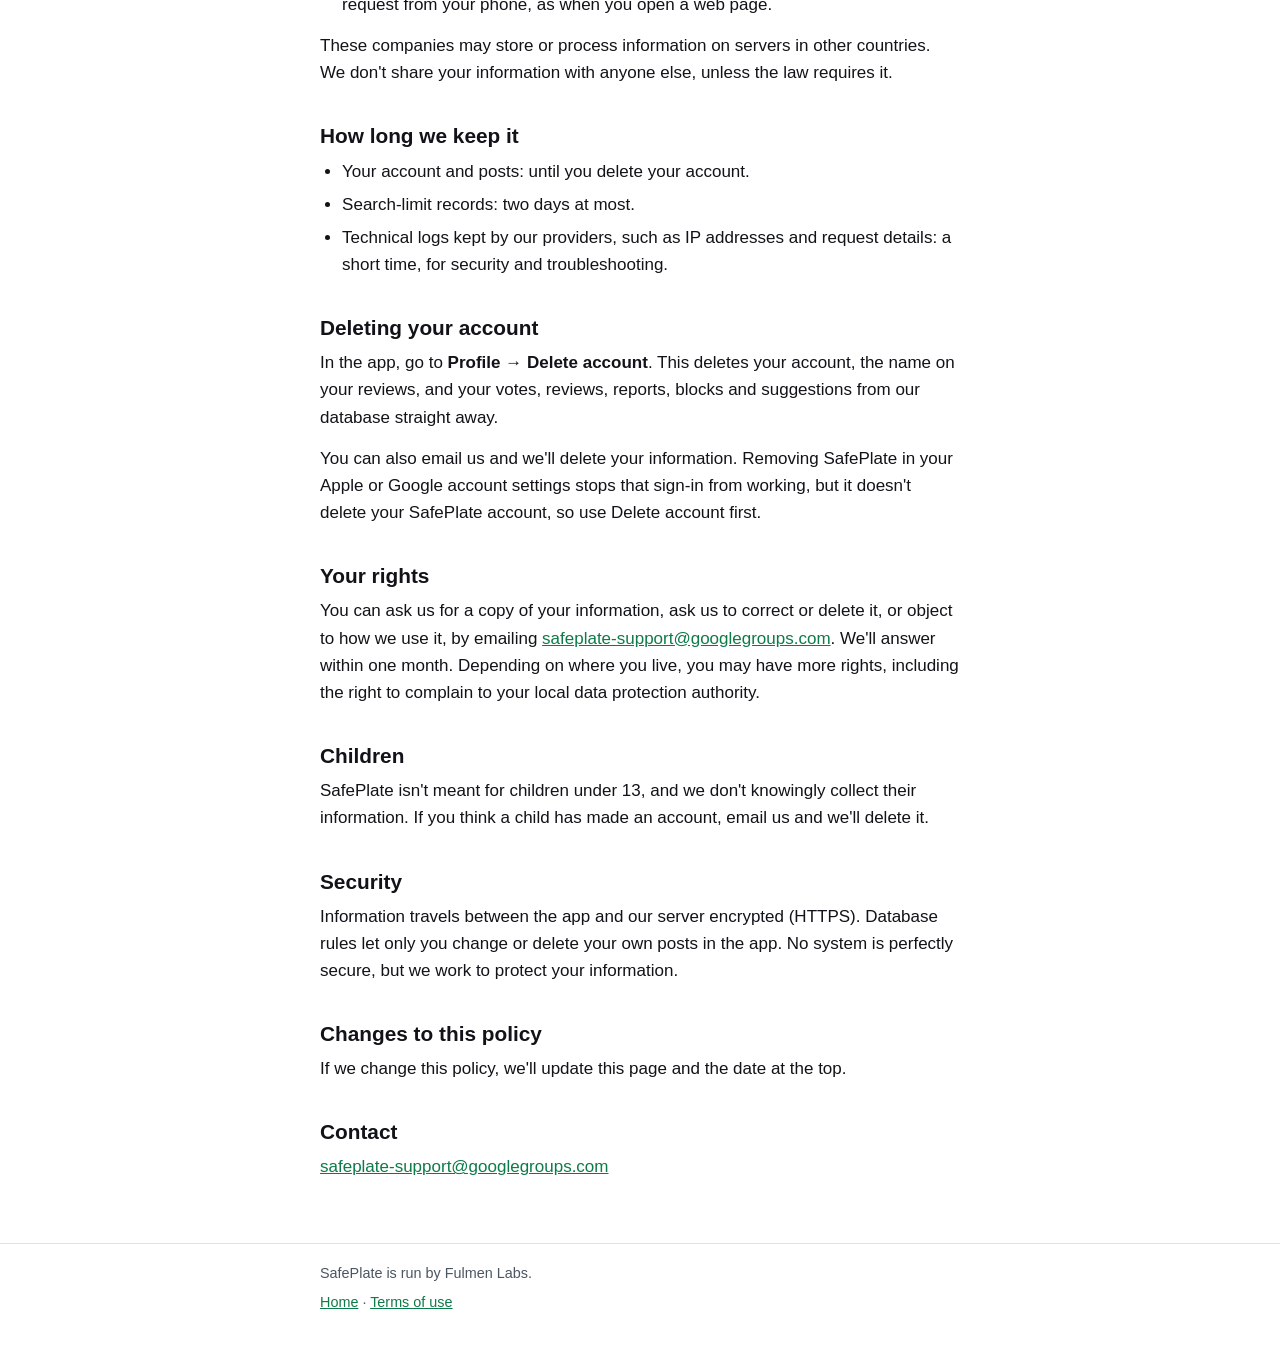
==== commit ca1e8708: "Privacy policy: blocking a member records who you blocked, and Delete account deletes it The app's B" ====
--- a/privacy.html
+++ b/privacy.html
@@ -22,7 +22,7 @@
 <main>
   <div class="wrap">
     <h1>Privacy policy</h1>
-    <p class="updated">Last updated: 12 November 2026</p>
+    <p class="updated">Last updated: 14 November 2026</p>
 
     <p>This policy explains what information the SafePlate app collects, why, and what you can do about it.
     SafePlate is run by Fulmen Labs ("we"). You can reach us at
@@ -89,6 +89,8 @@
       your reviews change to the new name.</li>
       <li><strong>Reports:</strong> if you report a review, we record that you reported it. A review that three
       members report is hidden.</li>
+      <li><strong>Blocks:</strong> if you block a member, we record who you blocked and from which review, so
+      their reviews stay hidden for you. Deleting your account deletes them.</li>
       <li><strong>Suggestions:</strong> the place you suggest, your answer about its gluten-free options, and any
       note or website you add. We use suggestions to decide which places to add. If you say a place has gluten-free
       food and we add it, its page can show "Marked as GF by a SafePlate user", without your name or your
@@ -139,7 +141,7 @@
 
     <h2>Deleting your account</h2>
     <p>In the app, go to <strong>Profile &rarr; Delete account</strong>. This deletes your account, the name on your
-    reviews, and your votes, reviews, reports and suggestions from our database straight away.</p>
+    reviews, and your votes, reviews, reports, blocks and suggestions from our database straight away.</p>
     <p>You can also email us and we'll delete your information. Removing SafePlate in your Apple or Google account
     settings stops that sign-in from working, but it doesn't delete your SafePlate account, so use Delete account
     first.</p>
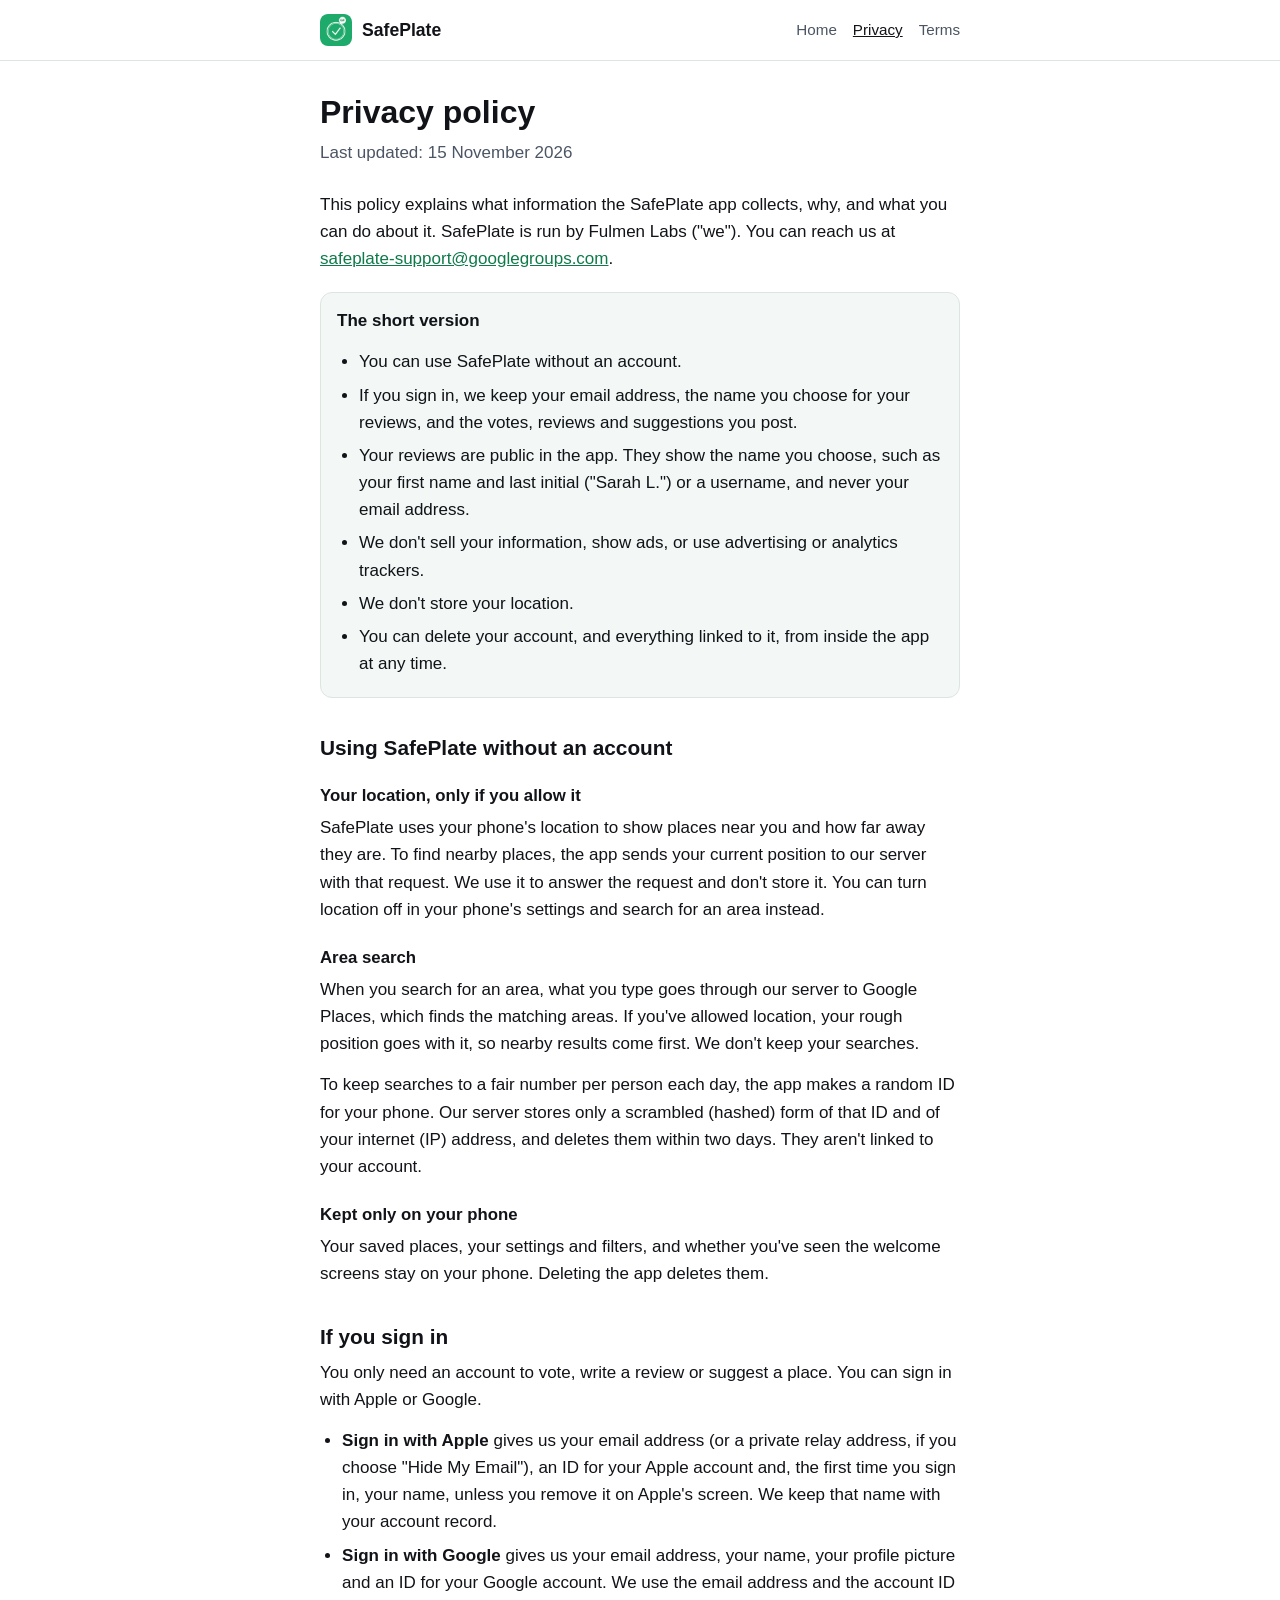
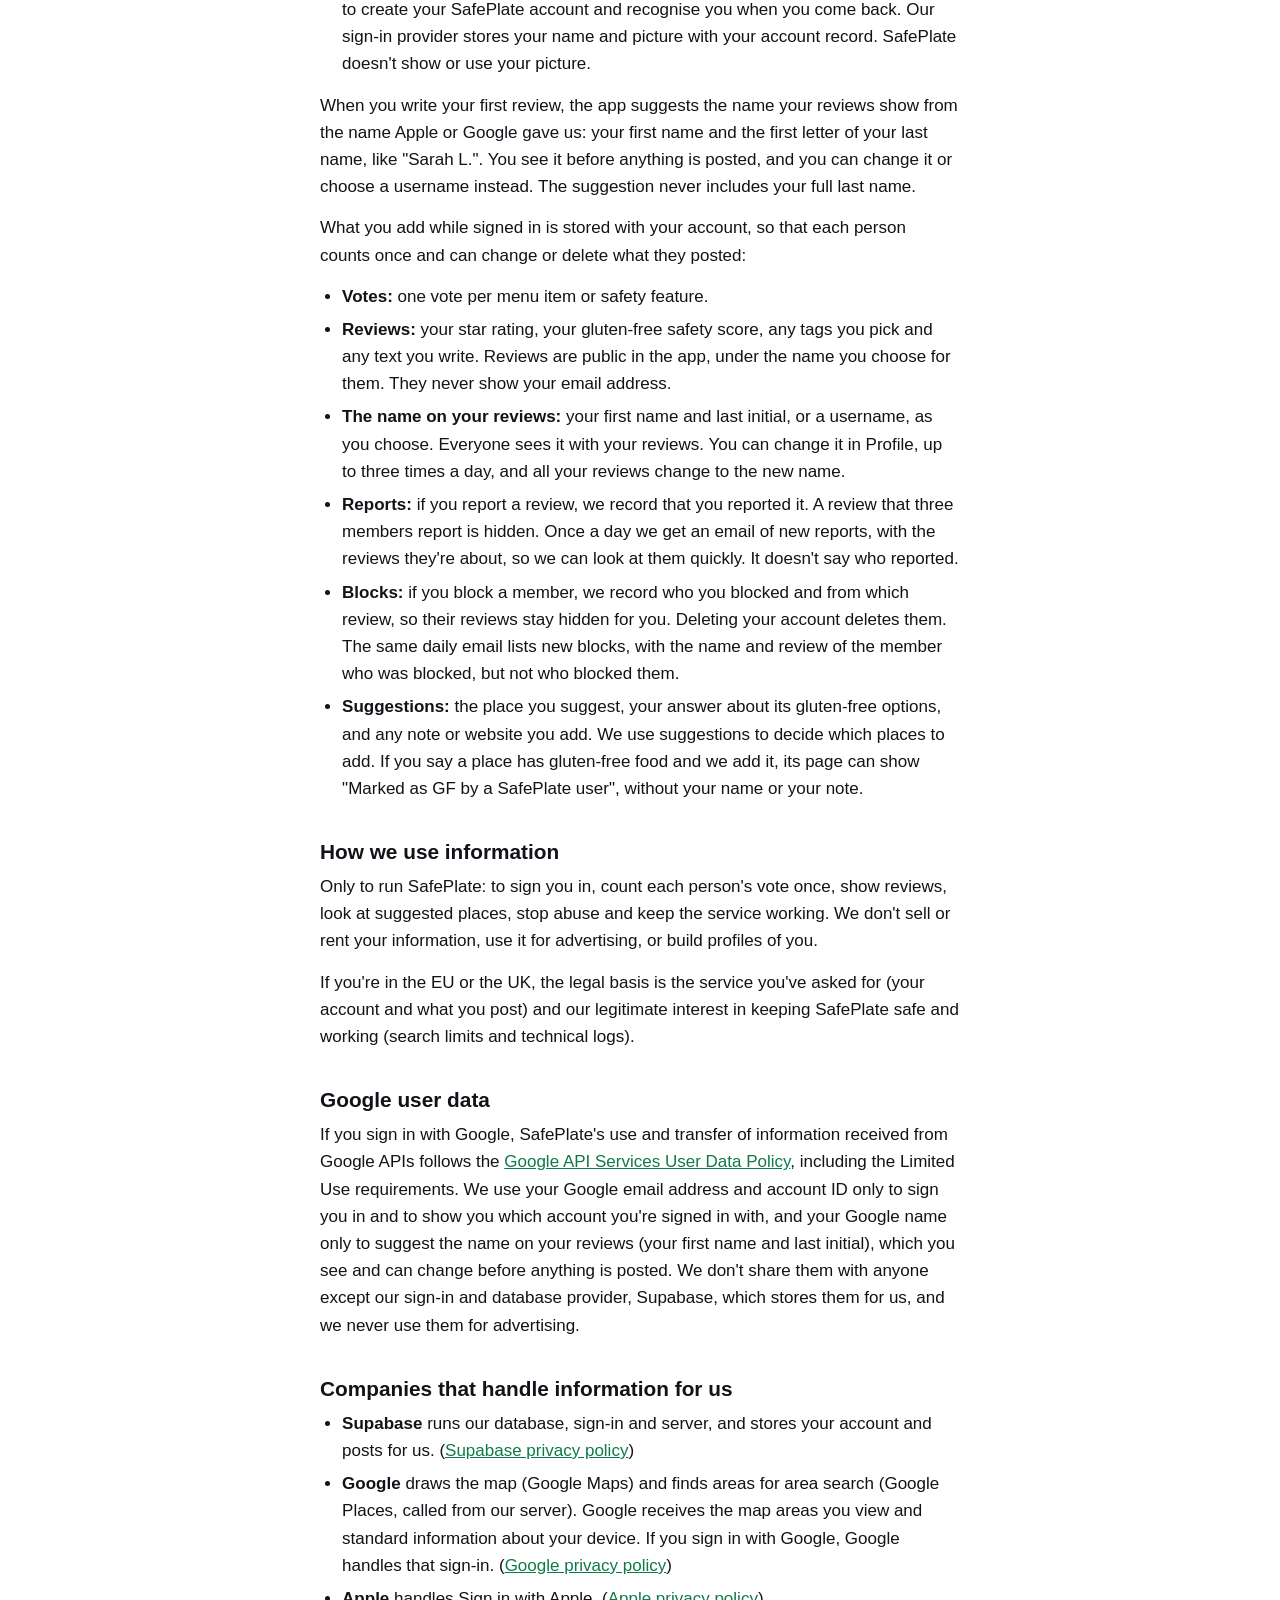
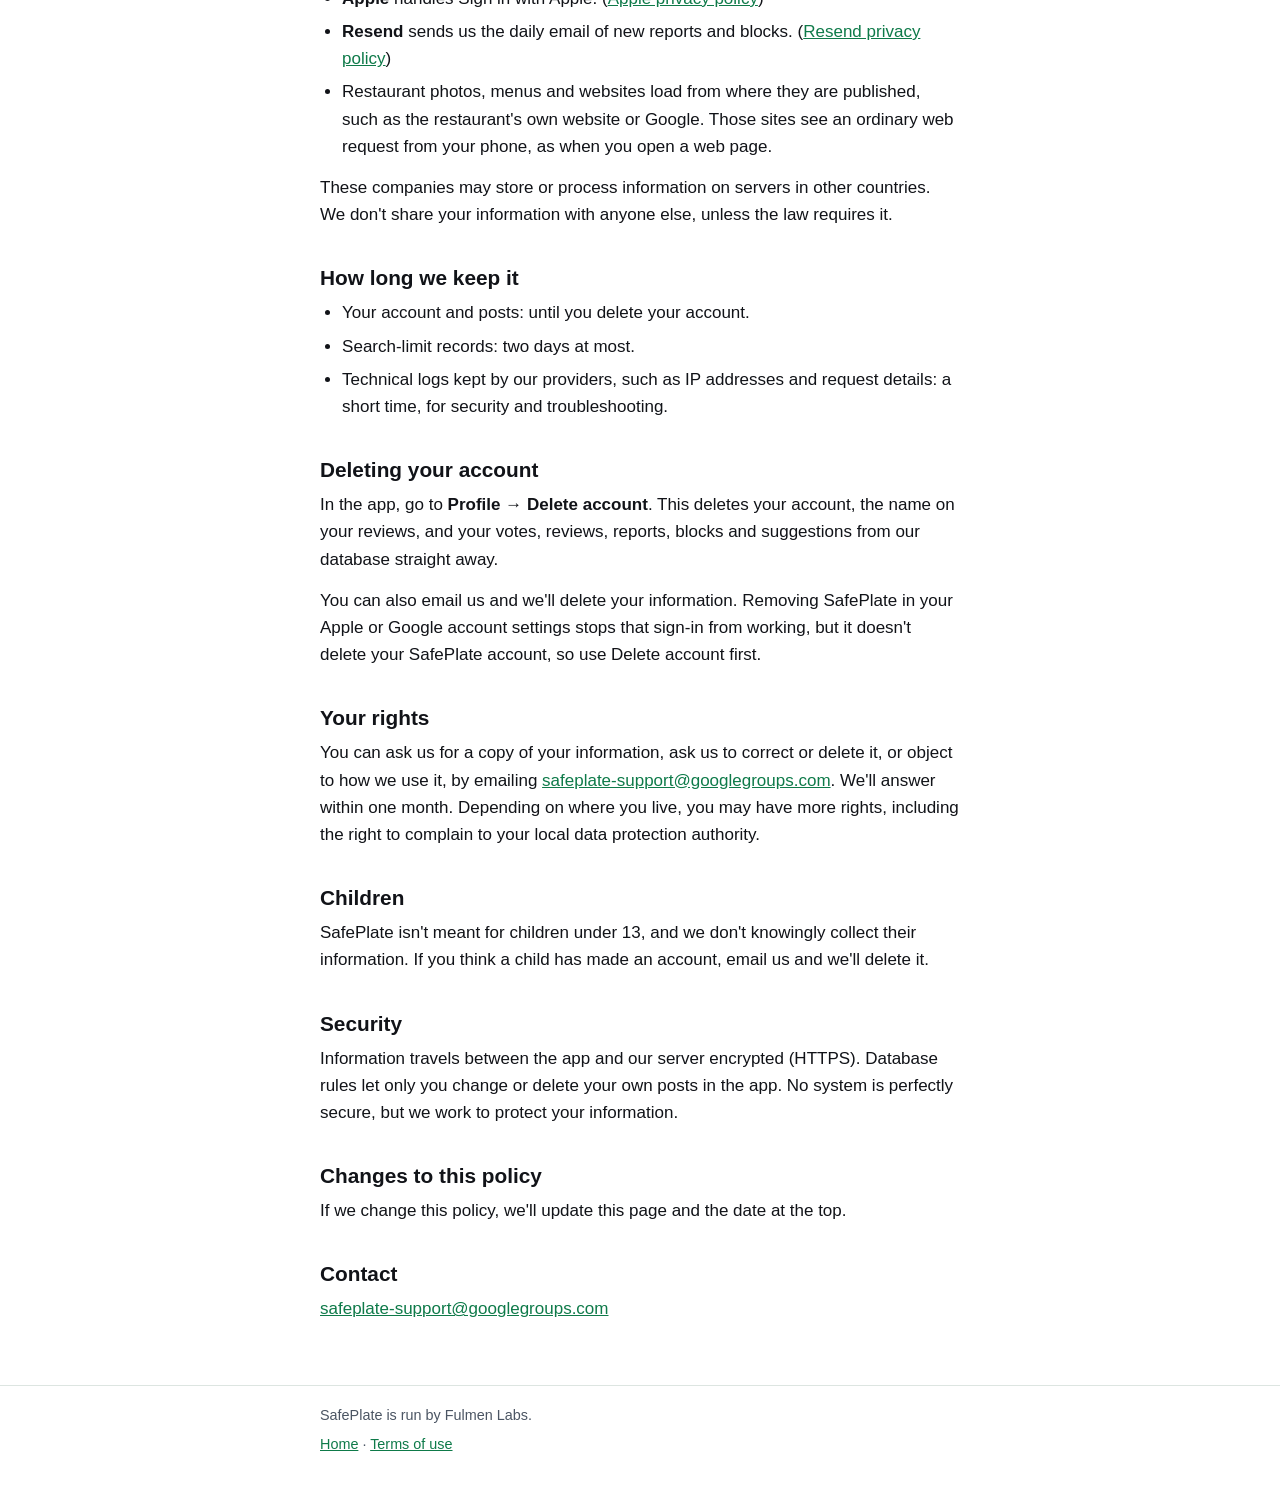
==== commit aa48ee7f: "Privacy policy: a daily email of new reports and blocks reaches us, sent by Resend Reports: once a d" ====
--- a/privacy.html
+++ b/privacy.html
@@ -22,7 +22,7 @@
 <main>
   <div class="wrap">
     <h1>Privacy policy</h1>
-    <p class="updated">Last updated: 14 November 2026</p>
+    <p class="updated">Last updated: 15 November 2026</p>
 
     <p>This policy explains what information the SafePlate app collects, why, and what you can do about it.
     SafePlate is run by Fulmen Labs ("we"). You can reach us at
@@ -88,9 +88,11 @@
       choose. Everyone sees it with your reviews. You can change it in Profile, up to three times a day, and all
       your reviews change to the new name.</li>
       <li><strong>Reports:</strong> if you report a review, we record that you reported it. A review that three
-      members report is hidden.</li>
+      members report is hidden. Once a day we get an email of new reports, with the reviews they're about, so we
+      can look at them quickly. It doesn't say who reported.</li>
       <li><strong>Blocks:</strong> if you block a member, we record who you blocked and from which review, so
-      their reviews stay hidden for you. Deleting your account deletes them.</li>
+      their reviews stay hidden for you. Deleting your account deletes them. The same daily email lists new
+      blocks, with the name and review of the member who was blocked, but not who blocked them.</li>
       <li><strong>Suggestions:</strong> the place you suggest, your answer about its gluten-free options, and any
       note or website you add. We use suggestions to decide which places to add. If you say a place has gluten-free
       food and we add it, its page can show "Marked as GF by a SafePlate user", without your name or your
@@ -124,6 +126,8 @@
       (<a href="https://policies.google.com/privacy">Google privacy policy</a>)</li>
       <li><strong>Apple</strong> handles Sign in with Apple.
       (<a href="https://www.apple.com/legal/privacy/">Apple privacy policy</a>)</li>
+      <li><strong>Resend</strong> sends us the daily email of new reports and blocks.
+      (<a href="https://resend.com/legal/privacy-policy">Resend privacy policy</a>)</li>
       <li>Restaurant photos, menus and websites load from where they are published, such as the restaurant's own
       website or Google. Those sites see an ordinary web request from your phone, as when you open a web
       page.</li>
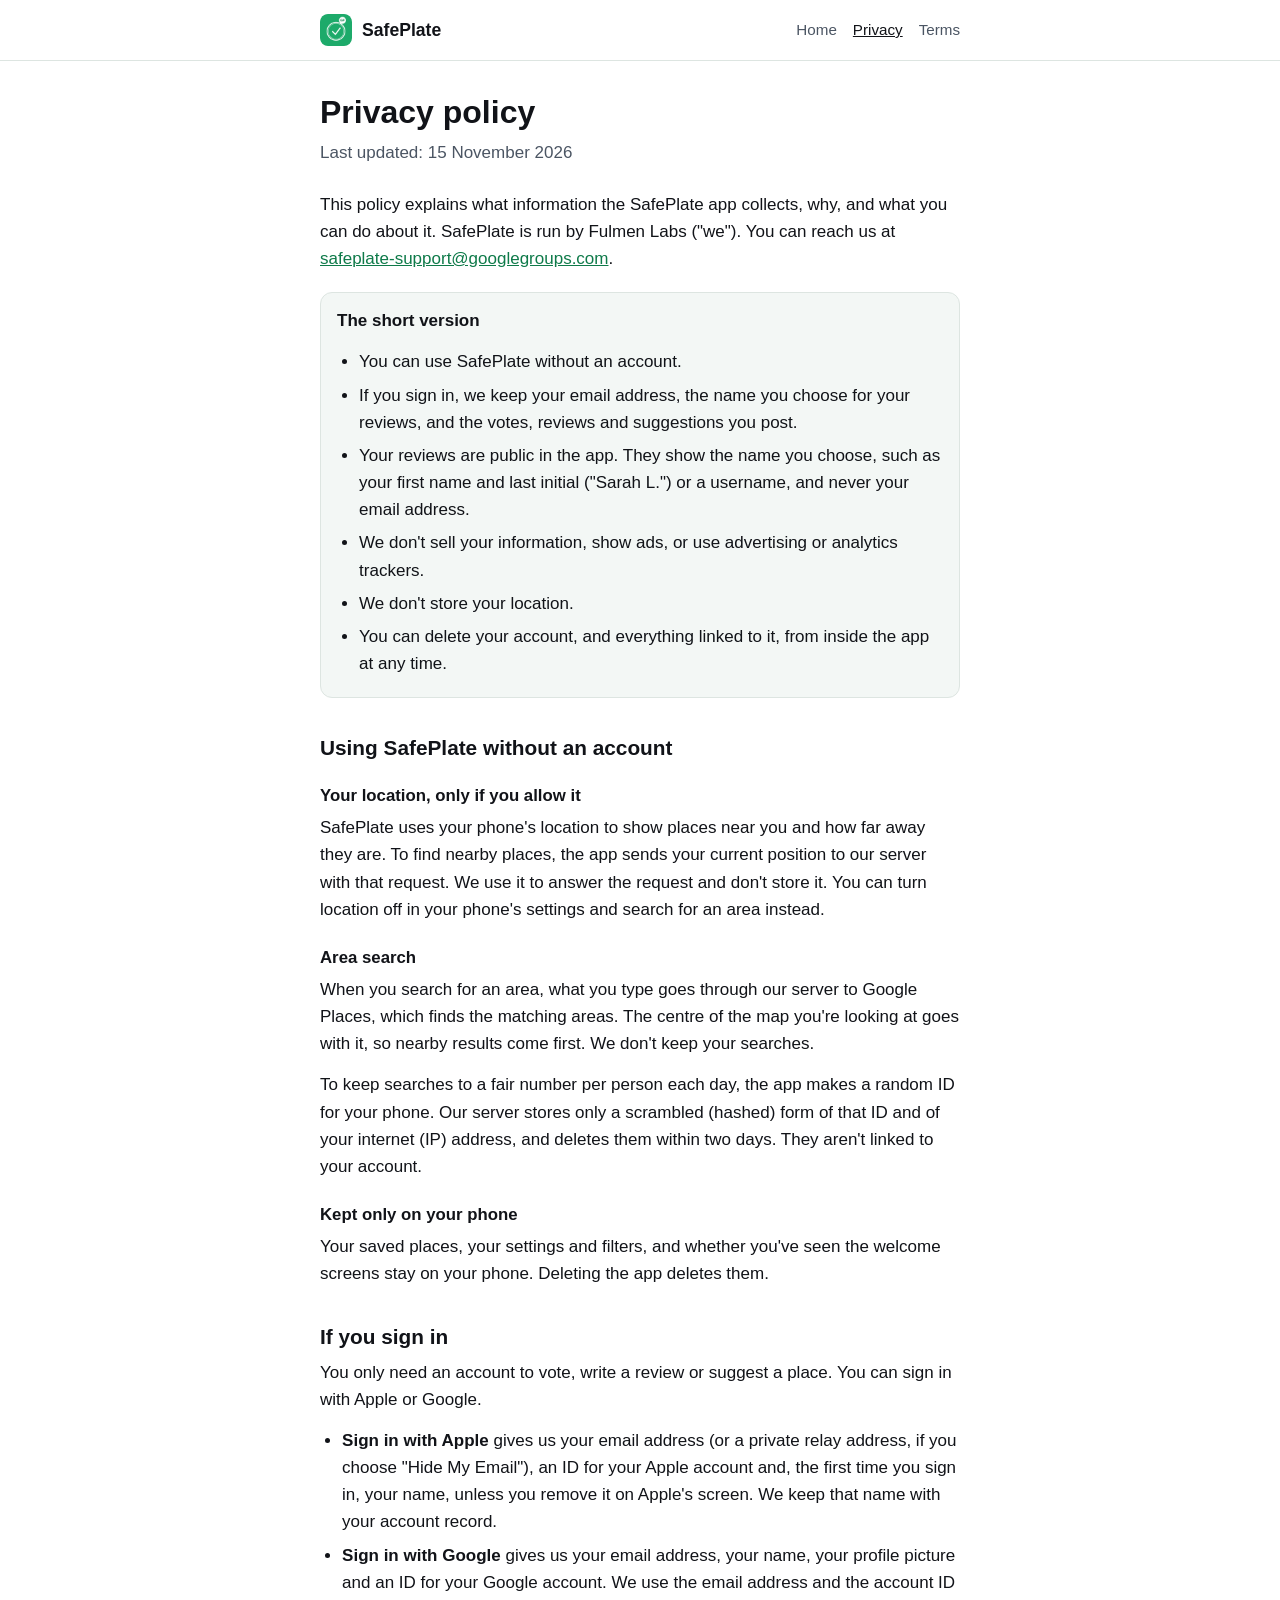
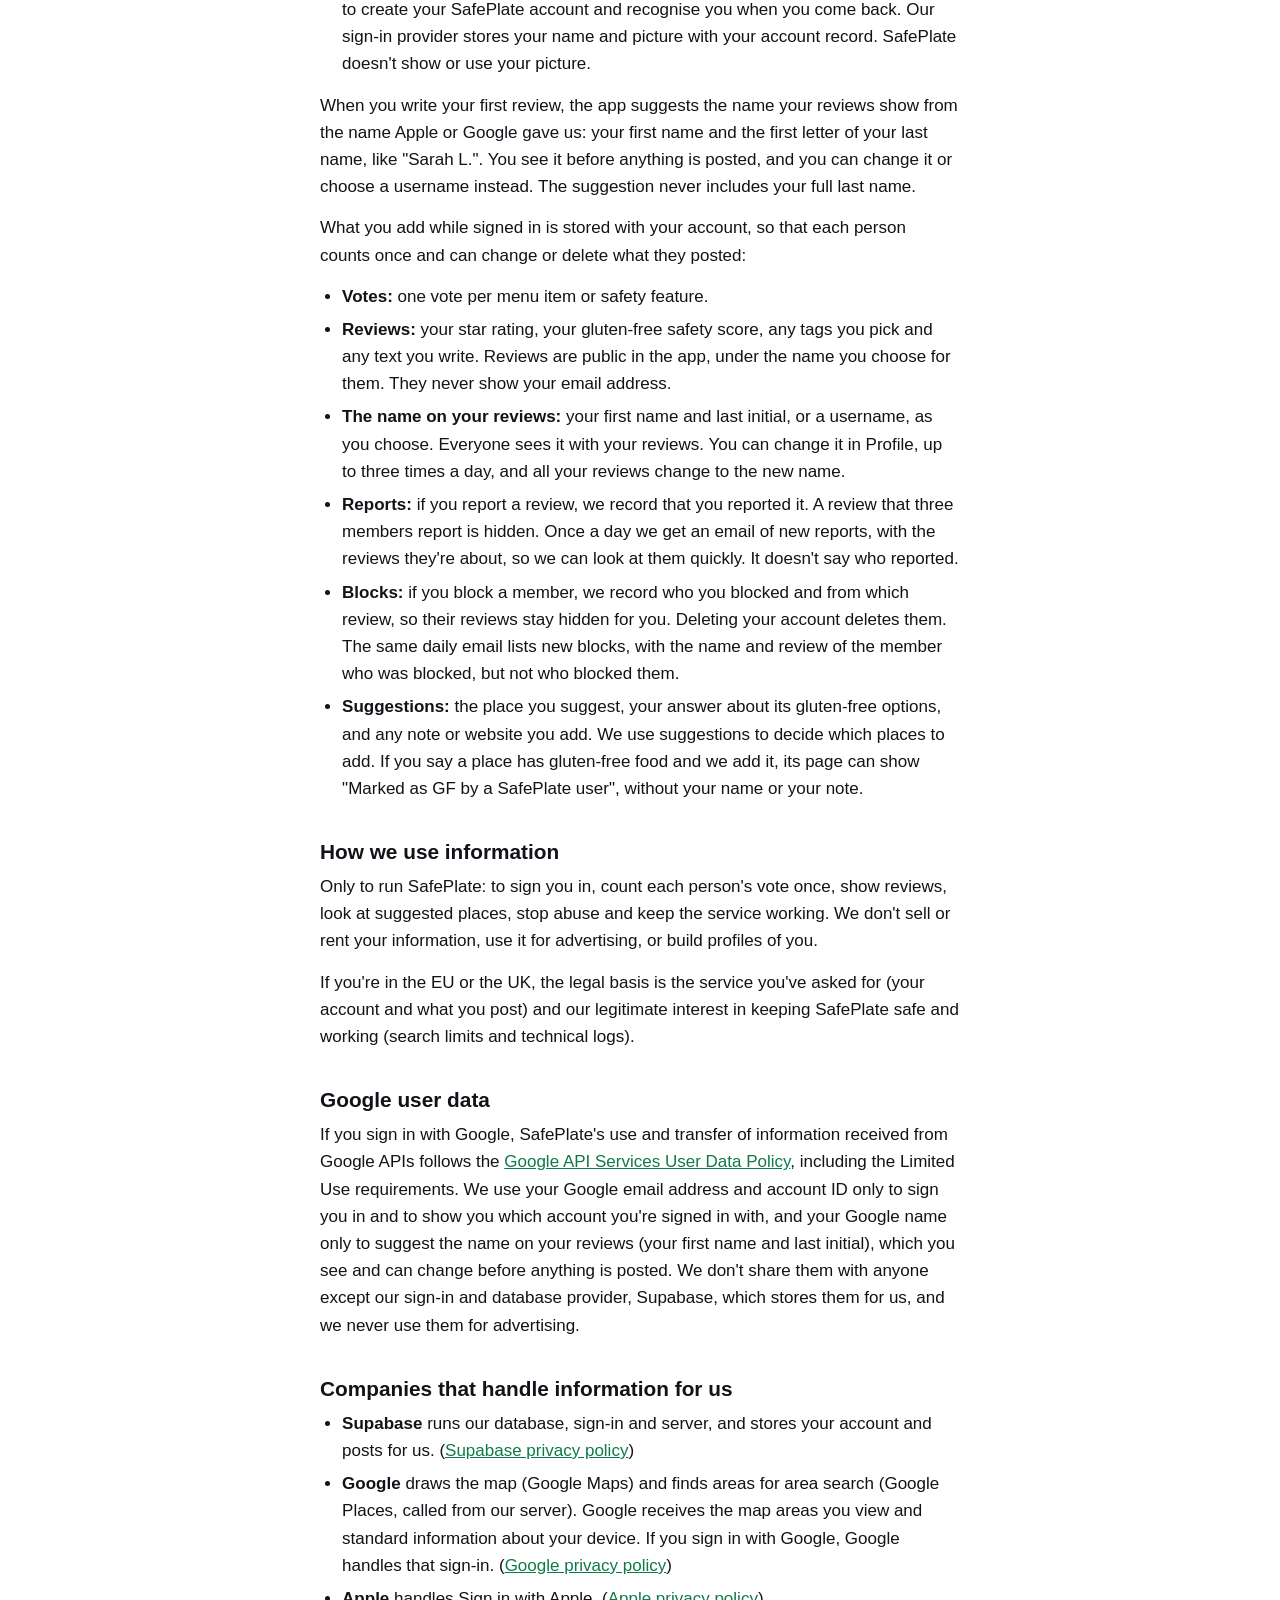
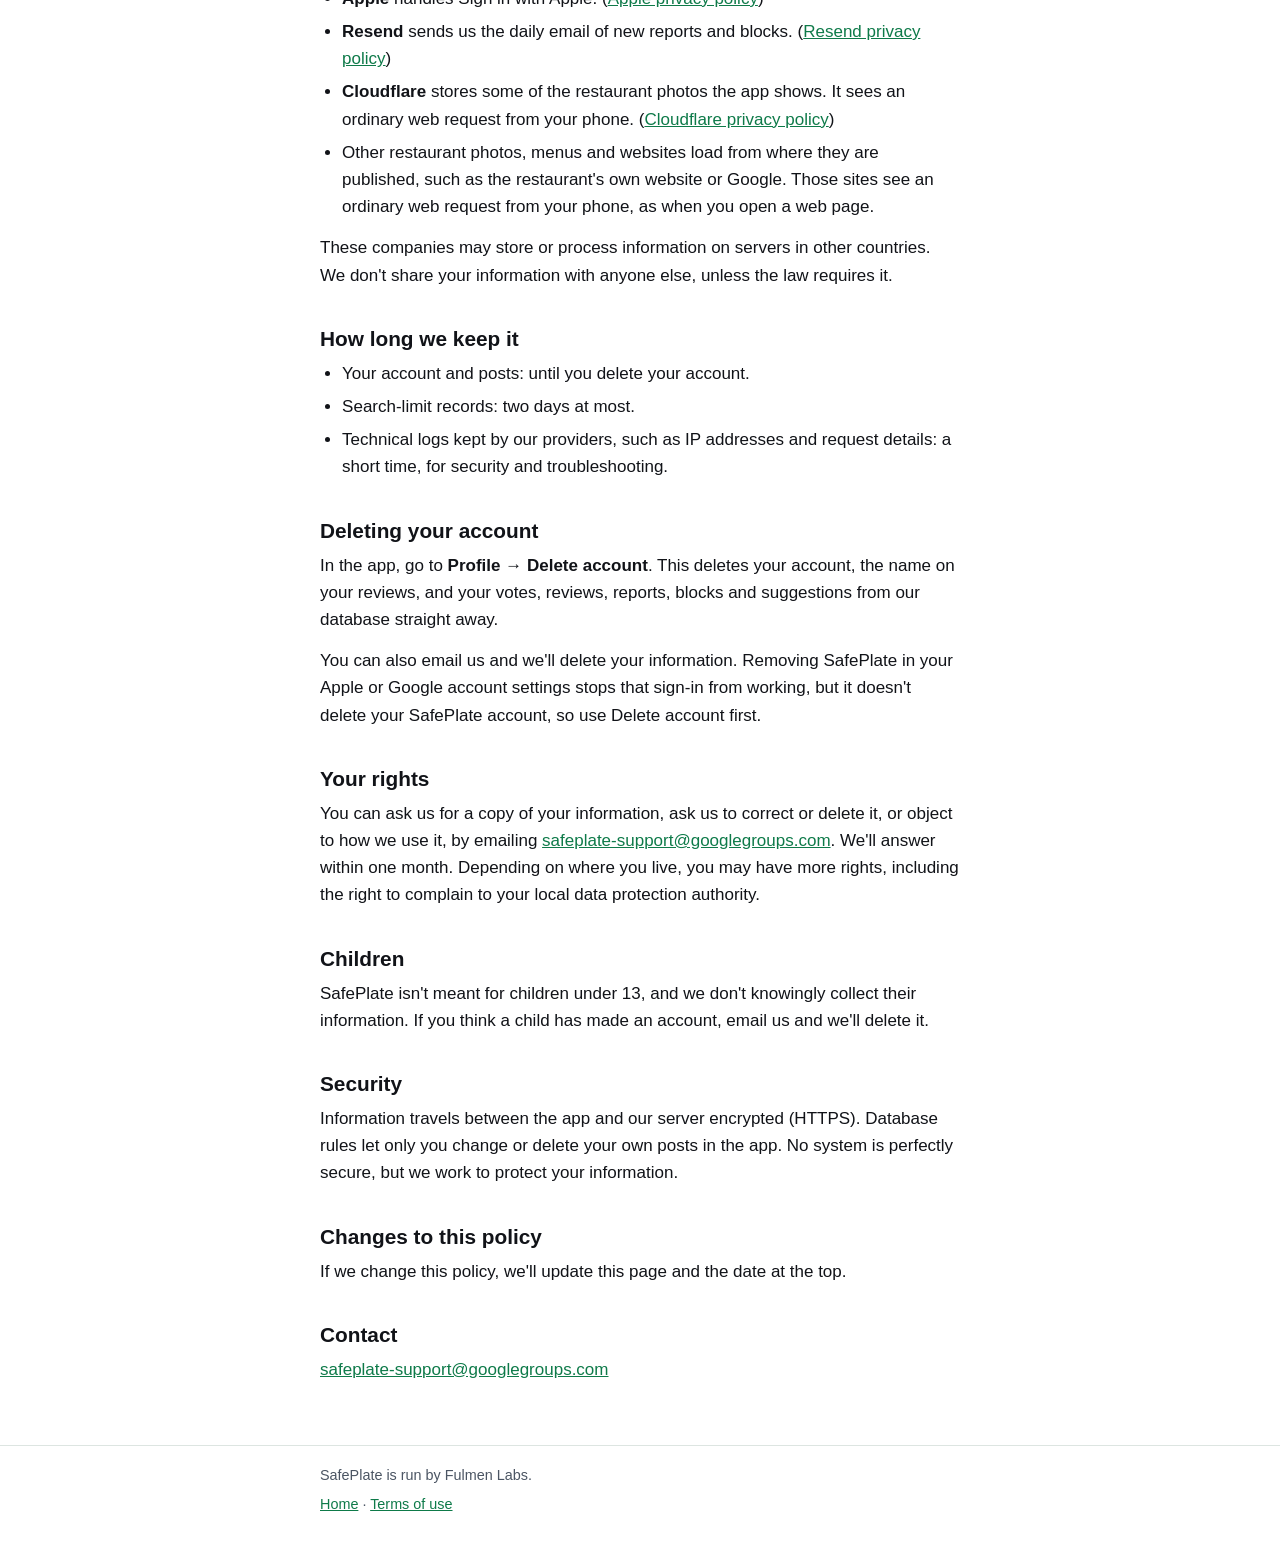
==== commit 2443dd23: "Privacy policy: area search sends the map's centre; Cloudflare named; a #delete-account link for Goo" ====
--- a/privacy.html
+++ b/privacy.html
@@ -51,8 +51,8 @@
 
     <h3>Area search</h3>
     <p>When you search for an area, what you type goes through our server to Google Places, which finds the
-    matching areas. If you've allowed location, your rough position goes with it, so nearby results come first.
-    We don't keep your searches.</p>
+    matching areas. The centre of the map you're looking at goes with it, so nearby results come first. We
+    don't keep your searches.</p>
     <p>To keep searches to a fair number per person each day, the app makes a random ID for your phone. Our
     server stores only a scrambled (hashed) form of that ID and of your internet (IP) address, and deletes them
     within two days. They aren't linked to your account.</p>
@@ -128,7 +128,10 @@
       (<a href="https://www.apple.com/legal/privacy/">Apple privacy policy</a>)</li>
       <li><strong>Resend</strong> sends us the daily email of new reports and blocks.
       (<a href="https://resend.com/legal/privacy-policy">Resend privacy policy</a>)</li>
-      <li>Restaurant photos, menus and websites load from where they are published, such as the restaurant's own
+      <li><strong>Cloudflare</strong> stores some of the restaurant photos the app shows. It sees an ordinary web
+      request from your phone. (<a href="https://www.cloudflare.com/privacypolicy/">Cloudflare privacy
+      policy</a>)</li>
+      <li>Other restaurant photos, menus and websites load from where they are published, such as the restaurant's own
       website or Google. Those sites see an ordinary web request from your phone, as when you open a web
       page.</li>
     </ul>
@@ -143,7 +146,7 @@
       security and troubleshooting.</li>
     </ul>
 
-    <h2>Deleting your account</h2>
+    <h2 id="delete-account">Deleting your account</h2>
     <p>In the app, go to <strong>Profile &rarr; Delete account</strong>. This deletes your account, the name on your
     reviews, and your votes, reviews, reports, blocks and suggestions from our database straight away.</p>
     <p>You can also email us and we'll delete your information. Removing SafePlate in your Apple or Google account
